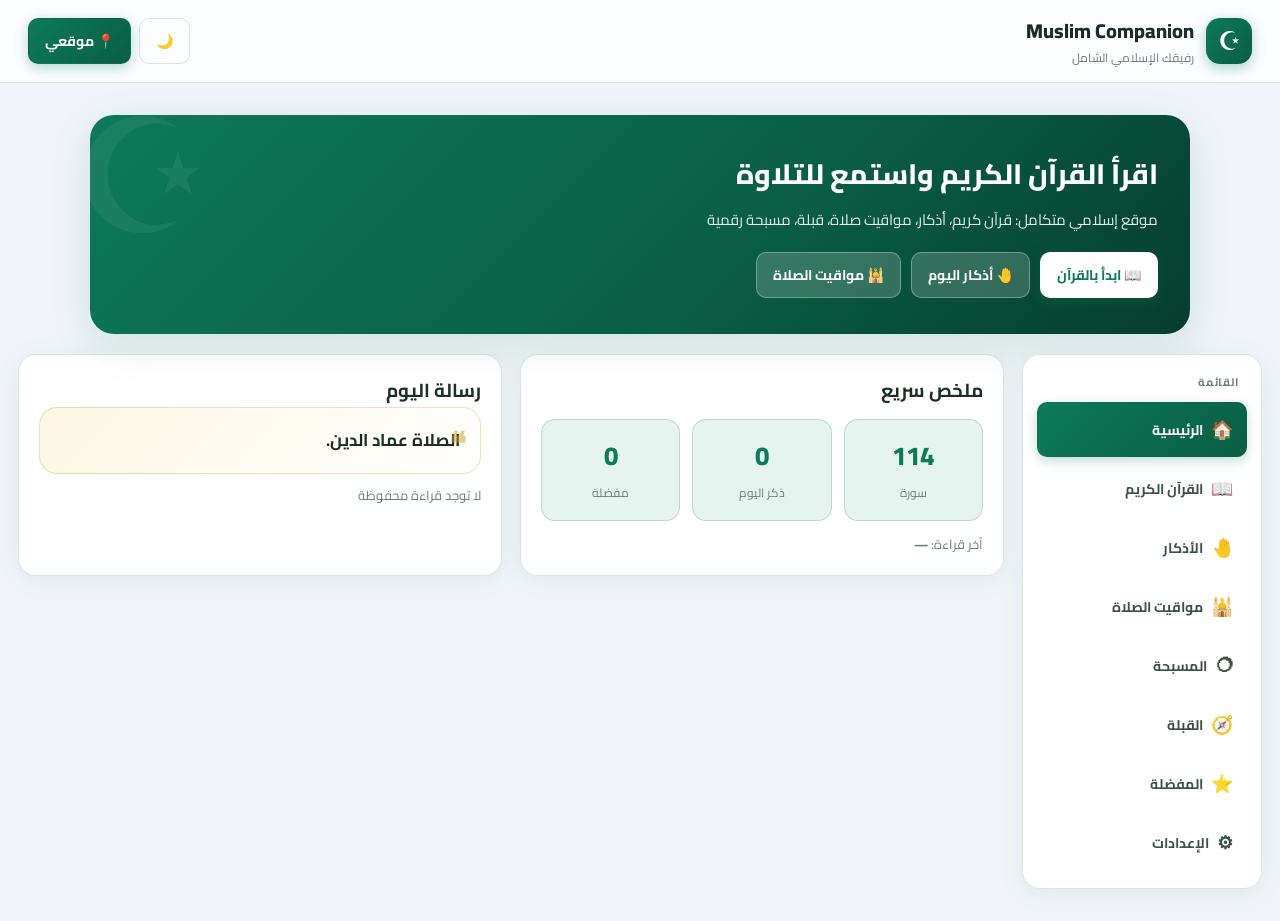
==== index.html @ c7d8d82f "Deploy Muslim Companion web app" ====
<!DOCTYPE html>
<html lang="ar" dir="rtl">
<head>
  <meta charset="UTF-8" />
  <meta name="viewport" content="width=device-width, initial-scale=1.0" />
  <title>Muslim Companion | رفيق المسلم</title>
  <link rel="preconnect" href="https://fonts.googleapis.com">
  <link rel="preconnect" href="https://fonts.gstatic.com" crossorigin>
  <link href="https://fonts.googleapis.com/css2?family=Cairo:wght@400;600;700;800&display=swap" rel="stylesheet">
  <link rel="stylesheet" href="styles.css" />
</head>
<body>
  <header class="topbar glass">
    <div class="brand">
      <span class="logo">&#9770;</span>
      <div>
        <h1>Muslim Companion</h1>
        <p>رفيقك الإسلامي الشامل</p>
      </div>
    </div>
    <div class="topbar-actions">
      <button id="themeToggle" class="btn ghost">&#127769;</button>
      <button id="locateBtn" class="btn primary">&#128205; موقعي</button>
    </div>
  </header>

  <section class="hero">
    <div class="hero-content">
      <h2>اقرأ القرآن الكريم واستمع للتلاوة</h2>
      <p>موقع إسلامي متكامل: قرآن كريم، أذكار، مواقيت صلاة، قبلة، مسبحة رقمية</p>
      <div class="hero-actions">
        <button class="btn primary nav-jump" data-jump="quran">&#128214; ابدأ بالقرآن</button>
        <button class="btn nav-jump" data-jump="adhkar">&#129306; أذكار اليوم</button>
        <button class="btn nav-jump" data-jump="prayers">&#128332; مواقيت الصلاة</button>
      </div>
    </div>
  </section>

  <main class="layout">
    <aside class="sidebar glass">
      <div class="sidebar-title">القائمة</div>
      <button class="nav-btn active" data-tab="dashboard"><span class="nav-icon">&#127968;</span> الرئيسية</button>
      <button class="nav-btn" data-tab="quran"><span class="nav-icon">&#128214;</span> القرآن الكريم</button>
      <button class="nav-btn" data-tab="adhkar"><span class="nav-icon">&#129306;</span> الأذكار</button>
      <button class="nav-btn" data-tab="prayers"><span class="nav-icon">&#128332;</span> مواقيت الصلاة</button>
      <button class="nav-btn" data-tab="tasbeeh"><span class="nav-icon">&#128319;</span> المسبحة</button>
      <button class="nav-btn" data-tab="qibla"><span class="nav-icon">&#129517;</span> القبلة</button>
      <button class="nav-btn" data-tab="favorites"><span class="nav-icon">&#11088;</span> المفضلة</button>
      <button class="nav-btn" data-tab="settings"><span class="nav-icon">&#9881;</span> الإعدادات</button>
    </aside>

    <section class="content">

      <section id="dashboard" class="tab active">
        <div class="grid two">
          <article class="card">
            <h3>ملخص سريع</h3>
            <div class="stats">
              <div class="stat-box"><span id="statSurahs">114</span><small>سورة</small></div>
              <div class="stat-box"><span id="statAdhkar">0</span><small>ذكر اليوم</small></div>
              <div class="stat-box"><span id="statFav">0</span><small>مفضلة</small></div>
            </div>
            <p class="muted" style="margin-top:12px">آخر قراءة: <strong id="lastRead">—</strong></p>
          </article>
          <article class="card">
            <h3>رسالة اليوم</h3>
            <div class="daily-msg"><span id="dailyMessage"></span></div>
            <p class="muted" style="margin-top:10px" id="lastReadText">لا توجد قراءة محفوظة</p>
          </article>
        </div>
      </section>

      <section id="quran" class="tab">
        <div class="card">
          <div class="row between" style="margin-bottom:14px">
            <h2>القرآن الكريم</h2>
            <div class="row">
              <input id="surahSearch" type="text" placeholder="ابحث عن سورة..." />
            </div>
          </div>
          <div id="surahList" class="surah-grid"></div>
          <div id="quranLoading" class="muted"></div>
        </div>
      </section>

      <section id="adhkar" class="tab">
        <div class="card">
          <div class="row between" style="margin-bottom:14px">
            <h2>الأذكار</h2>
            <select id="adhkarCategory"></select>
          </div>
          <div id="adhkarList" class="list"></div>
          <div id="adhkarLoading" class="muted"></div>
        </div>
      </section>

      <section id="prayers" class="tab">
        <div class="card">
          <div class="row between" style="margin-bottom:14px">
            <h2>مواقيت الصلاة</h2>
            <div class="row">
              <input id="cityInput" type="text" placeholder="المدينة (مثال: Amman)" />
              <input id="countryInput" type="text" placeholder="الدولة (مثال: Jordan)" />
              <button id="loadPrayerByCity" class="btn primary">تحميل</button>
            </div>
          </div>
          <p id="prayerDate" class="muted"></p>
          <div id="prayerList" class="list" style="margin-top:14px"></div>
          <div id="prayerLoading" class="muted"></div>
        </div>
      </section>

      <section id="tasbeeh" class="tab">
        <div class="card center">
          <h2>المسبحة الرقمية</h2>
          <select id="tasbeehType" style="margin-bottom:16px">
            <option>سبحان الله</option>
            <option>الحمد لله</option>
            <option>الله أكبر</option>
            <option>لا إله إلا الله</option>
          </select>
          <div id="tasbeehCount" class="count">0</div>
          <div class="row center">
            <button id="tasbeehTap" class="btn primary pulse" style="font-size:18px;padding:14px 32px">تسبيح</button>
            <button id="tasbeehReset" class="btn">إعادة</button>
          </div>
        </div>
      </section>

      <section id="qibla" class="tab">
        <div class="card center">
          <h2>اتجاه القبلة</h2>
          <p class="muted">زاوية القبلة التقريبية من موقعك</p>
          <div class="compass-wrap">
            <span class="compass">&#129517;</span>
            <div id="qiblaDirection" class="qibla-text">اضغط موقعي لتحديد الاتجاه</div>
          </div>
        </div>
      </section>

      <section id="favorites" class="tab">
        <div class="card">
          <h2>المفضلة</h2>
          <div id="favoritesList"></div>
        </div>
      </section>

      <section id="settings" class="tab">
        <div class="card">
          <h2>الإعدادات</h2>
          <label class="switch-row">
            <span>الوضع الليلي</span>
            <input id="darkSwitch" type="checkbox" />
          </label>
          <label class="switch-row">
            <span>حجم خط القرآن</span>
            <input id="fontSize2" type="range" min="18" max="42" value="28" />
          </label>
        </div>
      </section>

    </section>
  </main>

  <script src="app.js"></script>
</body>
</html>
---- styles.css ----
/* ===== CSS Variables ===== */
:root {
  --bg: #f0f4f8;
  --bg2: #e8f0eb;
  --card: #ffffff;
  --card2: #f7fbf8;
  --text: #1a2e24;
  --text2: #3d5247;
  --muted: #6b7f74;
  --primary: #0d7a58;
  --primary-dark: #095e43;
  --primary-light: #e6f4ef;
  --gold: #c9a227;
  --gold-light: #fdf6e3;
  --border: #d8e8df;
  --shadow: 0 4px 24px rgba(13,122,88,.08);
  --shadow-lg: 0 12px 40px rgba(13,122,88,.14);
  --radius: 18px;
  --radius-sm: 10px;
  --transition: .22s cubic-bezier(.4,0,.2,1);
}

body.dark {
  --bg: #0b1410;
  --bg2: #0f1c16;
  --card: #141f19;
  --card2: #1a2820;
  --text: #e8f5ee;
  --text2: #a8c4b4;
  --muted: #7a9e8c;
  --primary: #1aad7a;
  --primary-dark: #0d8a60;
  --primary-light: #0d2a1e;
  --gold: #e0b840;
  --gold-light: #1e1a0a;
  --border: #243328;
  --shadow: 0 4px 24px rgba(0,0,0,.3);
  --shadow-lg: 0 12px 40px rgba(0,0,0,.4);
}

/* ===== Reset ===== */
*, *::before, *::after { box-sizing: border-box; margin: 0; padding: 0; }
html { scroll-behavior: smooth; }
body {
  font-family: "Cairo", sans-serif;
  background: var(--bg);
  color: var(--text);
  line-height: 1.7;
  min-height: 100vh;
  transition: background var(--transition), color var(--transition);
}

/* ===== Scrollbar ===== */
::-webkit-scrollbar { width: 6px; height: 6px; }
::-webkit-scrollbar-track { background: var(--bg2); }
::-webkit-scrollbar-thumb { background: var(--primary); border-radius: 99px; }

/* ===== Glass ===== */
.glass {
  backdrop-filter: blur(14px) saturate(1.4);
  background: color-mix(in srgb, var(--card) 82%, transparent);
  border-bottom: 1px solid var(--border);
}

/* ===== Topbar ===== */
.topbar {
  display: flex;
  justify-content: space-between;
  align-items: center;
  gap: 12px;
  padding: 14px 28px;
  position: sticky;
  top: 0;
  z-index: 100;
}
.brand { display: flex; align-items: center; gap: 12px; }
.logo {
  font-size: 26px;
  width: 46px; height: 46px;
  border-radius: 14px;
  display: grid; place-items: center;
  background: linear-gradient(135deg, var(--primary), var(--primary-dark));
  color: #fff;
  box-shadow: 0 4px 14px rgba(13,122,88,.35);
  flex-shrink: 0;
}
.brand h1 { font-size: 20px; font-weight: 800; color: var(--text); }
.brand p { font-size: 12px; color: var(--muted); }
.topbar-actions { display: flex; gap: 8px; flex-wrap: wrap; align-items: center; }

/* ===== Buttons ===== */
.btn {
  border: 1.5px solid var(--border);
  background: var(--card);
  color: var(--text);
  border-radius: var(--radius-sm);
  padding: 9px 16px;
  font-family: inherit;
  font-weight: 700;
  font-size: 14px;
  cursor: pointer;
  transition: all var(--transition);
  display: inline-flex;
  align-items: center;
  gap: 6px;
  text-decoration: none;
  white-space: nowrap;
}
.btn:hover { transform: translateY(-1px); box-shadow: var(--shadow); }
.btn.primary {
  background: linear-gradient(135deg, var(--primary), var(--primary-dark));
  border-color: transparent;
  color: #fff;
  box-shadow: 0 4px 14px rgba(13,122,88,.3);
}
.btn.primary:hover { box-shadow: 0 6px 20px rgba(13,122,88,.4); }
.btn.ghost { background: transparent; border-color: var(--border); }
.btn.gold {
  background: linear-gradient(135deg, var(--gold), #a07c10);
  border-color: transparent;
  color: #fff;
}
.btn.icon-btn {
  width: 40px; height: 40px;
  padding: 0;
  border-radius: 50%;
  justify-content: center;
  font-size: 18px;
}

/* ===== Hero ===== */
.hero {
  padding: 32px 28px 20px;
}
.hero-content {
  max-width: 1100px;
  margin: 0 auto;
  background: linear-gradient(135deg, var(--primary) 0%, var(--primary-dark) 60%, #063d2c 100%);
  color: #fff;
  border-radius: 24px;
  padding: 36px 32px;
  box-shadow: var(--shadow-lg);
  position: relative;
  overflow: hidden;
}
.hero-content::before {
  content: "☪";
  position: absolute;
  left: -20px; top: -20px;
  font-size: 160px;
  opacity: .06;
  line-height: 1;
}
.hero-content h2 { font-size: 28px; font-weight: 800; margin-bottom: 8px; }
.hero-content p { opacity: .9; margin-bottom: 20px; font-size: 15px; }
.hero-actions { display: flex; gap: 10px; flex-wrap: wrap; }
.hero-actions .btn { background: rgba(255,255,255,.18); border-color: rgba(255,255,255,.3); color: #fff; }
.hero-actions .btn:hover { background: rgba(255,255,255,.28); }
.hero-actions .btn.primary { background: #fff; color: var(--primary); border-color: transparent; }

/* ===== Layout ===== */
.layout {
  max-width: 1320px;
  margin: 0 auto;
  padding: 0 18px 32px;
  display: grid;
  grid-template-columns: 240px 1fr;
  gap: 18px;
}

/* ===== Sidebar ===== */
.sidebar {
  border: 1.5px solid var(--border);
  border-radius: var(--radius);
  padding: 14px;
  height: fit-content;
  position: sticky;
  top: 88px;
  background: var(--card);
  box-shadow: var(--shadow);
}
.sidebar-title {
  font-size: 11px;
  font-weight: 700;
  color: var(--muted);
  text-transform: uppercase;
  letter-spacing: .08em;
  padding: 4px 8px 10px;
}
.nav-btn {
  width: 100%;
  border: none;
  background: transparent;
  color: var(--text2);
  border-radius: var(--radius-sm);
  padding: 11px 14px;
  font-family: inherit;
  font-weight: 700;
  font-size: 14px;
  cursor: pointer;
  margin-bottom: 4px;
  transition: all var(--transition);
  text-align: right;
  display: flex;
  align-items: center;
  gap: 8px;
}
.nav-btn .nav-icon { font-size: 18px; }
.nav-btn:hover { background: var(--primary-light); color: var(--primary); }
.nav-btn.active {
  background: linear-gradient(135deg, var(--primary), var(--primary-dark));
  color: #fff;
  box-shadow: 0 4px 12px rgba(13,122,88,.25);
}

/* ===== Content ===== */
.content { display: grid; gap: 18px; }
.tab { display: none; }
.tab.active { display: block; animation: fadeUp .28s ease; }
@keyframes fadeUp {
  from { opacity: 0; transform: translateY(8px); }
  to { opacity: 1; transform: translateY(0); }
}

/* ===== Cards ===== */
.card {
  border: 1.5px solid var(--border);
  border-radius: var(--radius);
  padding: 20px;
  background: var(--card);
  box-shadow: var(--shadow);
  transition: box-shadow var(--transition);
}
.card:hover { box-shadow: var(--shadow-lg); }
.card h2, .card h3 { margin-top: 0; color: var(--text); }
.grid.two { display: grid; grid-template-columns: 1fr 1fr; gap: 18px; }

/* ===== Stats ===== */
.stats { display: grid; grid-template-columns: repeat(3, 1fr); gap: 12px; margin-top: 12px; }
.stat-box {
  background: var(--primary-light);
  border: 1.5px solid color-mix(in srgb, var(--primary) 20%, transparent);
  border-radius: 14px;
  padding: 14px;
  text-align: center;
  transition: transform var(--transition);
}
.stat-box:hover { transform: translateY(-2px); }
.stat-box span { display: block; font-size: 26px; font-weight: 800; color: var(--primary); }
.stat-box small { color: var(--muted); font-size: 12px; }

/* ===== Daily Message ===== */
.daily-msg {
  background: linear-gradient(135deg, var(--gold-light), var(--card));
  border: 1.5px solid color-mix(in srgb, var(--gold) 30%, transparent);
  border-radius: var(--radius);
  padding: 18px 20px;
  font-size: 17px;
  font-weight: 700;
  color: var(--text);
  position: relative;
}
.daily-msg::before { content: "❝"; font-size: 32px; color: var(--gold); opacity: .5; position: absolute; top: 8px; right: 14px; }

/* ===== Row helpers ===== */
.row { display: flex; align-items: center; gap: 10px; flex-wrap: wrap; }
.between { justify-content: space-between; }
.center { text-align: center; justify-content: center; }

/* ===== Inputs ===== */
input, select {
  border: 1.5px solid var(--border);
  background: var(--card2);
  color: var(--text);
  border-radius: var(--radius-sm);
  padding: 10px 14px;
  font-family: inherit;
  font-size: 14px;
  transition: border-color var(--transition);
  outline: none;
}
input:focus, select:focus { border-color: var(--primary); }
input[type="text"] { min-width: 180px; }

/* ===== List / Items ===== */
.list { display: grid; gap: 10px; margin-top: 12px; }
.item {
  border: 1.5px solid var(--border);
  border-radius: 14px;
  padding: 12px 16px;
  background: var(--card2);
  display: flex;
  align-items: flex-start;
  justify-content: space-between;
  gap: 12px;
  transition: all var(--transition);
}
.item:hover { border-color: var(--primary); transform: translateX(-2px); }
.item .meta { font-size: 12px; color: var(--muted); }

/* ===== Quran Surah List ===== */
.surah-grid { display: grid; grid-template-columns: repeat(auto-fill, minmax(200px, 1fr)); gap: 10px; margin-top: 12px; }
.surah-card {
  border: 1.5px solid var(--border);
  border-radius: 14px;
  padding: 14px;
  background: var(--card2);
  display: flex;
  align-items: center;
  justify-content: space-between;
  gap: 8px;
  transition: all var(--transition);
  cursor: pointer;
}
.surah-card:hover { border-color: var(--primary); background: var(--primary-light); transform: translateY(-2px); box-shadow: var(--shadow); }
.surah-num {
  width: 34px; height: 34px;
  border-radius: 50%;
  background: linear-gradient(135deg, var(--primary), var(--primary-dark));
  color: #fff;
  display: grid;
  place-items: center;
  font-size: 12px;
  font-weight: 800;
  flex-shrink: 0;
}
.surah-name { font-weight: 700; font-size: 15px; }
.surah-open { font-size: 12px; color: var(--primary); font-weight: 700; }

/* ===== Ayah List ===== */
.ayah-list { display: grid; gap: 10px; margin-top: 12px; max-height: 480px; overflow: auto; padding-left: 4px; }
.ayah {
  border: 1.5px solid var(--border);
  border-radius: 14px;
  padding: 14px 16px;
  background: var(--card);
  transition: all var(--transition);
}
.ayah:hover { border-color: var(--primary); }
.ayah .ar { font-size: 28px; line-height: 2.1; }
.ayah .num { font-size: 12px; color: var(--muted); margin-top: 4px; }
.active-ayah {
  border-color: var(--primary) !important;
  background: var(--primary-light) !important;
  box-shadow: 0 0 0 3px color-mix(in srgb, var(--primary) 18%, transparent);
}

/* ===== Tasbeeh ===== */
.count { font-size: 72px; font-weight: 800; color: var(--primary); margin: 20px 0; line-height: 1; }
.pulse { animation: pulse 1.4s infinite; }
@keyframes pulse {
  0%, 100% { transform: scale(1); }
  50% { transform: scale(1.05); }
}

/* ===== Qibla ===== */
.compass-wrap { padding: 24px 0; }
.compass { font-size: 80px; display: block; animation: spin-slow 8s linear infinite; }
@keyframes spin-slow { from { transform: rotate(0deg); } to { transform: rotate(360deg); } }
.qibla-text { font-weight: 800; color: var(--primary); font-size: 18px; margin-top: 8px; }

/* ===== Settings ===== */
.switch-row {
  display: flex;
  justify-content: space-between;
  align-items: center;
  border-bottom: 1.5px dashed var(--border);
  padding: 16px 0;
}

/* ===== Muted ===== */
.muted { margin-top: 8px; color: var(--muted); font-size: 13px; }

/* ===== Audio Player Custom ===== */
.audio-wrap {
  margin-top: 14px;
  background: var(--card2);
  border: 1.5px solid var(--border);
  border-radius: 14px;
  padding: 14px 16px;
  display: flex;
  align-items: center;
  gap: 12px;
}
.audio-play-btn {
  width: 48px; height: 48px;
  border-radius: 50%;
  background: linear-gradient(135deg, var(--primary), var(--primary-dark));
  color: #fff;
  border: none;
  font-size: 20px;
  cursor: pointer;
  display: grid;
  place-items: center;
  flex-shrink: 0;
  box-shadow: 0 4px 14px rgba(13,122,88,.35);
  transition: all var(--transition);
}
.audio-play-btn:hover { transform: scale(1.08); box-shadow: 0 6px 20px rgba(13,122,88,.45); }
.audio-progress-wrap { flex: 1; display: flex; flex-direction: column; gap: 4px; }
.audio-progress {
  width: 100%;
  height: 6px;
  -webkit-appearance: none;
  appearance: none;
  background: var(--border);
  border-radius: 99px;
  outline: none;
  cursor: pointer;
}
.audio-progress::-webkit-slider-thumb {
  -webkit-appearance: none;
  width: 14px; height: 14px;
  border-radius: 50%;
  background: var(--primary);
  cursor: pointer;
  box-shadow: 0 2px 6px rgba(13,122,88,.4);
}
.audio-time { font-size: 12px; color: var(--muted); display: flex; justify-content: space-between; }
.audio-label { font-size: 13px; font-weight: 700; color: var(--text2); }
audio { display: none; }

/* ===== Reader Page (surah.html) ===== */
.reader-page {
  max-width: 900px;
  margin: 0 auto;
  padding: 24px 18px 40px;
  display: grid;
  gap: 20px;
}

/* Live Ayah Box */
.live-ayah-box {
  background: linear-gradient(135deg, var(--primary) 0%, var(--primary-dark) 100%);
  border-radius: 22px;
  padding: 28px 28px 22px;
  color: #fff;
  box-shadow: var(--shadow-lg);
  position: relative;
  overflow: hidden;
  min-height: 140px;
  display: flex;
  flex-direction: column;
  justify-content: space-between;
}
.live-ayah-box::before {
  content: "﷽";
  position: absolute;
  left: -10px; bottom: -20px;
  font-size: 120px;
  opacity: .06;
  line-height: 1;
}
.live-ayah-text {
  font-size: 34px;
  line-height: 2;
  font-weight: 700;
  text-align: center;
  animation: ayahFade .4s ease;
}
@keyframes ayahFade {
  from { opacity: 0; transform: translateY(6px); }
  to { opacity: 1; transform: translateY(0); }
}
.live-ayah-meta {
  display: flex;
  justify-content: space-between;
  align-items: center;
  margin-top: 12px;
  opacity: .85;
  font-size: 13px;
}
.live-ayah-num {
  background: rgba(255,255,255,.2);
  border-radius: 99px;
  padding: 3px 12px;
  font-weight: 700;
}

/* Reader Controls */
.reader-controls-card {
  background: var(--card);
  border: 1.5px solid var(--border);
  border-radius: var(--radius);
  padding: 18px 20px;
  box-shadow: var(--shadow);
}
.reader-controls-top {
  display: flex;
  align-items: center;
  justify-content: space-between;
  flex-wrap: wrap;
  gap: 10px;
  margin-bottom: 14px;
}
.reader-title { font-size: 20px; font-weight: 800; color: var(--text); }
.reader-reciter-row {
  display: flex;
  align-items: center;
  gap: 10px;
  flex-wrap: wrap;
}
.reciter-label { font-size: 13px; color: var(--muted); font-weight: 700; }
.reciter-select {
  border: 1.5px solid var(--border);
  background: var(--card2);
  color: var(--text);
  border-radius: var(--radius-sm);
  padding: 8px 12px;
  font-family: inherit;
  font-size: 14px;
  font-weight: 700;
  cursor: pointer;
}
.reader-btns { display: flex; gap: 8px; flex-wrap: wrap; }
.sync-calib-wrap{
  display:flex;
  align-items:center;
  gap:8px;
  border:1px dashed var(--border);
  border-radius:10px;
  padding:6px 8px;
}
.sync-calib-wrap input{
  width:100px;
}

/* Single Ayah Card */
.single-ayah-card {
  background: var(--card);
  border: 1.5px solid var(--border);
  border-radius: var(--radius);
  padding: 20px 24px;
  box-shadow: var(--shadow);
}
.single-ayah-header {
  display: flex;
  align-items: center;
  justify-content: space-between;
  margin-bottom: 14px;
}
.single-ayah-num {
  font-size: 13px;
  font-weight: 700;
  color: var(--muted);
  background: var(--primary-light);
  border-radius: 99px;
  padding: 4px 14px;
}
.single-ayah-text {
  font-size: 32px;
  line-height: 2.2;
  font-weight: 600;
  color: var(--text);
  text-align: center;
  padding: 10px 0;
  animation: ayahFade .35s ease;
}
.toggle-full-btn {
  font-size: 13px;
  padding: 7px 14px;
  background: var(--primary-light);
  border-color: color-mix(in srgb, var(--primary) 25%, transparent);
  color: var(--primary);
}
.toggle-full-btn:hover {
  background: var(--primary);
  color: #fff;
  border-color: transparent;
}

/* Full Surah Text */
.full-text-card {
  background: var(--card);
  border: 1.5px solid var(--border);
  border-radius: var(--radius);
  padding: 24px;
  box-shadow: var(--shadow);
}
.full-text-card h3 { margin-bottom: 16px; color: var(--text); font-size: 16px; }
.tafsir-actions{
  display:flex;
  justify-content:space-between;
  align-items:center;
  gap:10px;
  flex-wrap:wrap;
}
.ayah-action-wrap{
  margin:12px 0 0;
  display:none;
  justify-content:flex-start;
}
.inline-ayah-tafsir-holder{
  display:block;
  margin:8px 0 14px;
}
.tafsir-modal{
  position:fixed;
  inset:0;
  background:rgba(0,0,0,.45);
  z-index:1200;
  display:none;
  align-items:center;
  justify-content:center;
  padding:16px;
}
.tafsir-modal-card{
  width:min(900px, 96vw);
  max-height:85vh;
  overflow:auto;
  background:var(--card);
  border:1px solid var(--border);
  border-radius:16px;
  box-shadow:var(--shadow);
  padding:14px;
}
.tafsir-modal-head{
  display:flex;
  align-items:center;
  justify-content:space-between;
  gap:10px;
  margin-bottom:10px;
}
.tafsir-body{
  margin-top:10px;
  display:grid;
  gap:10px;
}
.tafsir-item{
  border:1px solid var(--border);
  border-radius:12px;
  padding:12px;
  background:color-mix(in srgb,var(--card) 94%, var(--primary) 6%);
}
.tafsir-ayah{
  font-weight:800;
  margin-bottom:8px;
  line-height:1.9;
}
.tafsir-text{
  color:var(--text);
  line-height:1.9;
}
.full-surah-text {
  font-size: 30px;
  line-height: 2.4;
  color: var(--text);
  text-align: justify;
}
.ayah-span {
  display: inline;
  transition: background var(--transition), color var(--transition);
  border-radius: 6px;
  padding: 0 2px;
}
.ayah-span.active-span {
  background: var(--primary);
  color: #fff;
  border-radius: 8px;
  padding: 2px 6px;
}
.ayah-num-badge {
  display: inline-block;
  font-size: 13px;
  color: var(--primary);
  font-weight: 800;
  margin: 0 4px;
  vertical-align: middle;
}

/* ===== Adhkar ===== */
.dhikr-card {
  border: 1.5px solid var(--border);
  border-radius: 14px;
  padding: 16px;
  background: var(--card2);
  transition: all var(--transition);
}
.dhikr-card:hover { border-color: var(--primary); }
.dhikr-text { font-size: 20px; line-height: 1.9; font-weight: 600; }
.dhikr-meta { font-size: 12px; color: var(--muted); margin-top: 6px; }

/* ===== Prayer Times ===== */
.prayer-item {
  display: flex;
  align-items: center;
  justify-content: space-between;
  padding: 14px 16px;
  border: 1.5px solid var(--border);
  border-radius: 14px;
  background: var(--card2);
  transition: all var(--transition);
}
.prayer-item:hover { border-color: var(--primary); background: var(--primary-light); }
.prayer-name { font-weight: 800; font-size: 16px; }
.prayer-time { font-size: 18px; font-weight: 800; color: var(--primary); }

/* ===== Favorites ===== */
.fav-empty { text-align: center; padding: 32px; color: var(--muted); font-size: 15px; }

/* ===== Responsive ===== */
@media (max-width: 1000px) {
  .layout { grid-template-columns: 1fr; }
  .sidebar {
    position: static;
    display: grid;
    grid-template-columns: repeat(4, 1fr);
    gap: 6px;
  }
  .sidebar-title { display: none; }
  .nav-btn { margin-bottom: 0; font-size: 12px; padding: 9px 8px; }
  .nav-btn .nav-icon { display: none; }
  .grid.two { grid-template-columns: 1fr; }
  .surah-grid { grid-template-columns: repeat(auto-fill, minmax(160px, 1fr)); }
}
@media (max-width: 600px) {
  .topbar { padding: 12px 14px; }
  .hero { padding: 16px 14px; }
  .hero-content { padding: 22px 18px; }
  .hero-content h2 { font-size: 20px; }
  .layout { padding: 0 10px 24px; }
  .sidebar { grid-template-columns: repeat(4, 1fr); }
  .live-ayah-text { font-size: 24px; }
  .full-surah-text { font-size: 22px; }
  .reader-page { padding: 14px 10px 30px; }
}
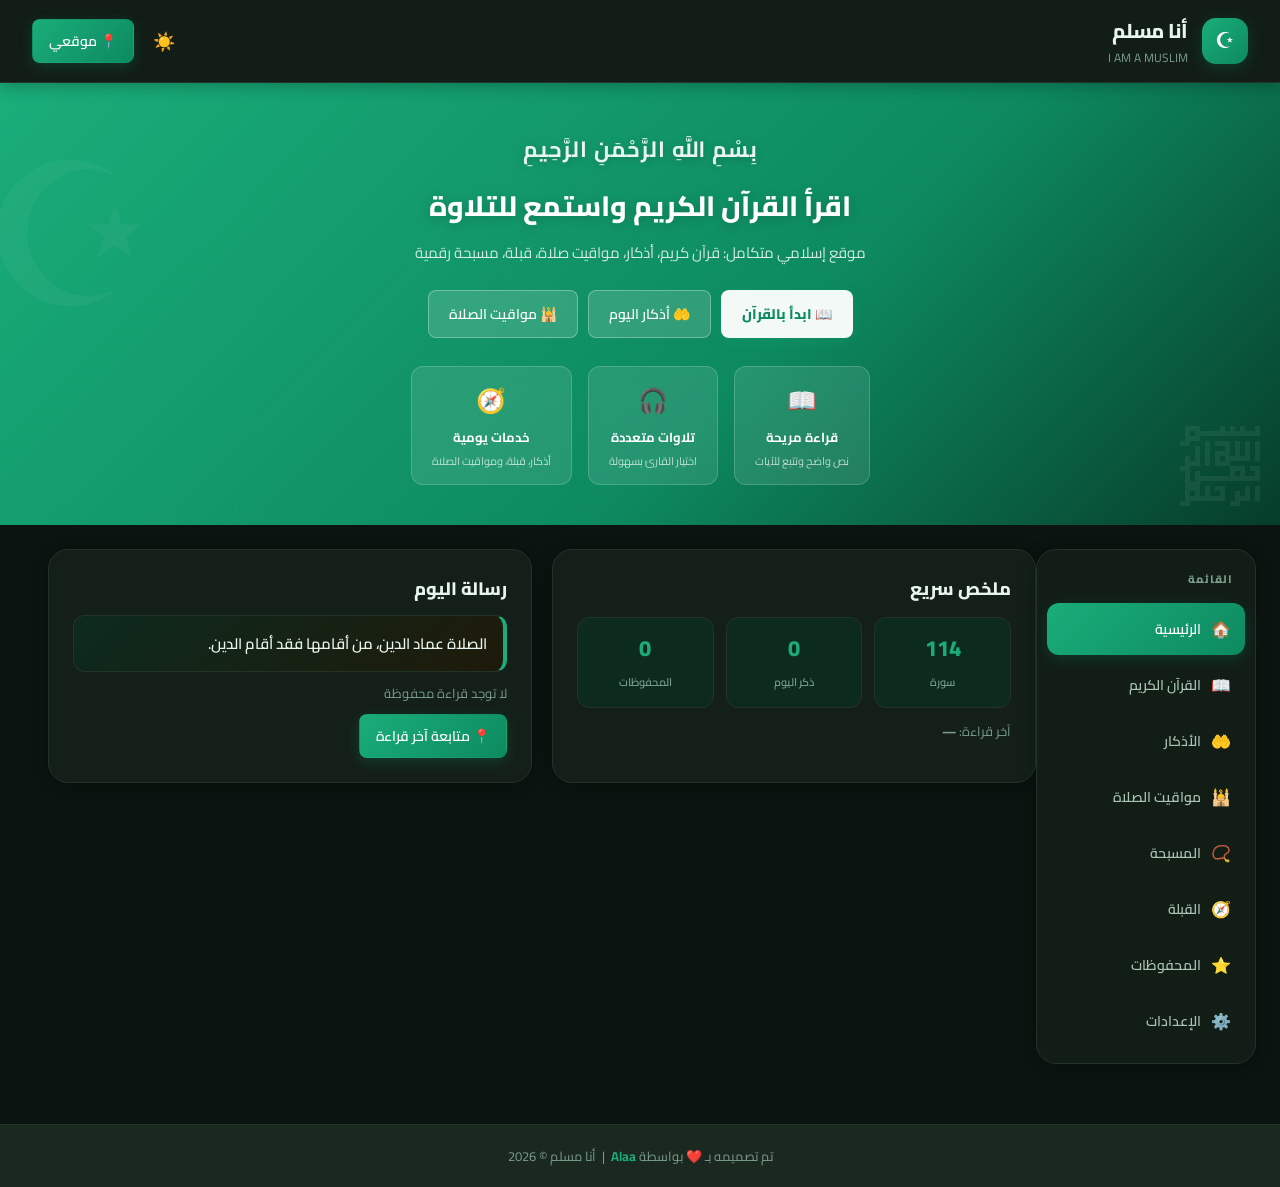
==== commit 94d1eece: "fix: quran text color scoped, 12h prayer times, free text prayer inputs, auto-locate city name, dark" ====
--- a/index.html
+++ b/index.html
@@ -3,7 +3,8 @@
 <head>
   <meta charset="UTF-8" />
   <meta name="viewport" content="width=device-width, initial-scale=1.0" />
-  <title>Muslim Companion | رفيق المسلم</title>
+  <title>أنا مسلم | I AM A MUSLIM</title>
+  <link rel="icon" type="image/svg+xml" href="favicon.svg" />
   <link rel="preconnect" href="https://fonts.googleapis.com">
   <link rel="preconnect" href="https://fonts.gstatic.com" crossorigin>
   <link href="https://fonts.googleapis.com/css2?family=Cairo:wght@400;600;700;800&display=swap" rel="stylesheet">
@@ -12,26 +13,32 @@
 <body>
   <header class="topbar glass">
     <div class="brand">
-      <span class="logo">&#9770;</span>
+      <span class="logo">☪</span>
       <div>
-        <h1>Muslim Companion</h1>
-        <p>رفيقك الإسلامي الشامل</p>
+        <h1>أنا مسلم</h1>
+        <p>I AM A MUSLIM</p>
       </div>
     </div>
     <div class="topbar-actions">
-      <button id="themeToggle" class="btn ghost">&#127769;</button>
-      <button id="locateBtn" class="btn primary">&#128205; موقعي</button>
+      <button id="themeToggle" class="btn ghost">🌙</button>
+      <button id="locateBtn" class="btn primary">📍 موقعي</button>
     </div>
   </header>
 
   <section class="hero">
     <div class="hero-content">
+      <div class="hero-bismillah">بِسْمِ اللَّهِ الرَّحْمَنِ الرَّحِيمِ</div>
       <h2>اقرأ القرآن الكريم واستمع للتلاوة</h2>
       <p>موقع إسلامي متكامل: قرآن كريم، أذكار، مواقيت صلاة، قبلة، مسبحة رقمية</p>
       <div class="hero-actions">
-        <button class="btn primary nav-jump" data-jump="quran">&#128214; ابدأ بالقرآن</button>
-        <button class="btn nav-jump" data-jump="adhkar">&#129306; أذكار اليوم</button>
-        <button class="btn nav-jump" data-jump="prayers">&#128332; مواقيت الصلاة</button>
+        <button class="btn primary nav-jump" data-jump="quran">📖 ابدأ بالقرآن</button>
+        <button class="btn nav-jump" data-jump="adhkar">🤲 أذكار اليوم</button>
+        <button class="btn nav-jump" data-jump="prayers">🕌 مواقيت الصلاة</button>
+      </div>
+      <div class="hero-features">
+        <div class="hero-feature"><span>📖</span><b>قراءة مريحة</b><small>نص واضح وتتبع للآيات</small></div>
+        <div class="hero-feature"><span>🎧</span><b>تلاوات متعددة</b><small>اختيار القارئ بسهولة</small></div>
+        <div class="hero-feature"><span>🧭</span><b>خدمات يومية</b><small>أذكار، قبلة، ومواقيت الصلاة</small></div>
       </div>
     </div>
   </section>
@@ -39,18 +46,17 @@
   <main class="layout">
     <aside class="sidebar glass">
       <div class="sidebar-title">القائمة</div>
-      <button class="nav-btn active" data-tab="dashboard"><span class="nav-icon">&#127968;</span> الرئيسية</button>
-      <button class="nav-btn" data-tab="quran"><span class="nav-icon">&#128214;</span> القرآن الكريم</button>
-      <button class="nav-btn" data-tab="adhkar"><span class="nav-icon">&#129306;</span> الأذكار</button>
-      <button class="nav-btn" data-tab="prayers"><span class="nav-icon">&#128332;</span> مواقيت الصلاة</button>
-      <button class="nav-btn" data-tab="tasbeeh"><span class="nav-icon">&#128319;</span> المسبحة</button>
-      <button class="nav-btn" data-tab="qibla"><span class="nav-icon">&#129517;</span> القبلة</button>
-      <button class="nav-btn" data-tab="favorites"><span class="nav-icon">&#11088;</span> المفضلة</button>
-      <button class="nav-btn" data-tab="settings"><span class="nav-icon">&#9881;</span> الإعدادات</button>
+      <button class="nav-btn active" data-tab="dashboard"><span class="nav-icon">🏠</span> الرئيسية</button>
+      <button class="nav-btn" data-tab="quran"><span class="nav-icon">📖</span> القرآن الكريم</button>
+      <button class="nav-btn" data-tab="adhkar"><span class="nav-icon">🤲</span> الأذكار</button>
+      <button class="nav-btn" data-tab="prayers"><span class="nav-icon">🕌</span> مواقيت الصلاة</button>
+      <button class="nav-btn" data-tab="tasbeeh"><span class="nav-icon">📿</span> المسبحة</button>
+      <button class="nav-btn" data-tab="qibla"><span class="nav-icon">🧭</span> القبلة</button>
+      <button class="nav-btn" data-tab="favorites"><span class="nav-icon">⭐</span> المحفوظات</button>
+      <button class="nav-btn" data-tab="settings"><span class="nav-icon">⚙️</span> الإعدادات</button>
     </aside>
 
     <section class="content">
-
       <section id="dashboard" class="tab active">
         <div class="grid two">
           <article class="card">
@@ -58,14 +64,17 @@
             <div class="stats">
               <div class="stat-box"><span id="statSurahs">114</span><small>سورة</small></div>
               <div class="stat-box"><span id="statAdhkar">0</span><small>ذكر اليوم</small></div>
-              <div class="stat-box"><span id="statFav">0</span><small>مفضلة</small></div>
+              <div class="stat-box"><span id="statFav">0</span><small>المحفوظات</small></div>
             </div>
             <p class="muted" style="margin-top:12px">آخر قراءة: <strong id="lastRead">—</strong></p>
           </article>
-          <article class="card">
+          <article class="card daily-card">
             <h3>رسالة اليوم</h3>
             <div class="daily-msg"><span id="dailyMessage"></span></div>
             <p class="muted" style="margin-top:10px" id="lastReadText">لا توجد قراءة محفوظة</p>
+            <div class="row" style="margin-top:10px">
+              <button id="continueReadBtn" class="btn primary">📍 متابعة آخر قراءة</button>
+            </div>
           </article>
         </div>
       </section>
@@ -74,9 +83,7 @@
         <div class="card">
           <div class="row between" style="margin-bottom:14px">
             <h2>القرآن الكريم</h2>
-            <div class="row">
-              <input id="surahSearch" type="text" placeholder="ابحث عن سورة..." />
-            </div>
+            <input id="surahSearch" type="text" placeholder="ابحث عن سورة..." />
           </div>
           <div id="surahList" class="surah-grid"></div>
           <div id="quranLoading" class="muted"></div>
@@ -85,44 +92,64 @@
 
       <section id="adhkar" class="tab">
         <div class="card">
-          <div class="row between" style="margin-bottom:14px">
-            <h2>الأذكار</h2>
-            <select id="adhkarCategory"></select>
-          </div>
-          <div id="adhkarList" class="list"></div>
+          <div class="row between" style="margin-bottom:16px">
+            <h2>🤲 الأذكار</h2>
+            <div id="adhkarCategoryTabs" class="adhkar-cat-tabs"></div>
+          </div>
+          <div class="dhikr-card-nav">
+            <div class="dhikr-card-main">
+              <div class="dhikr-card-counter" id="dhikrCounter">1 / 1</div>
+              <div class="dhikr-card-text" id="dhikrCardText">جاري التحميل...</div>
+              <div class="dhikr-card-desc" id="dhikrCardDesc"></div>
+              <div class="dhikr-card-repeat" id="dhikrCardRepeat"></div>
+            </div>
+            <div class="dhikr-nav-btns">
+              <button class="btn" id="dhikrPrevBtn">السابق</button>
+              <button class="btn dhikr-fav-btn" id="dhikrFavBtn">🤍 مفضلة</button>
+              <button class="btn primary" id="dhikrNextBtn">التالي</button>
+            </div>
+          </div>
           <div id="adhkarLoading" class="muted"></div>
         </div>
       </section>
 
       <section id="prayers" class="tab">
         <div class="card">
-          <div class="row between" style="margin-bottom:14px">
-            <h2>مواقيت الصلاة</h2>
-            <div class="row">
-              <input id="cityInput" type="text" placeholder="المدينة (مثال: Amman)" />
-              <input id="countryInput" type="text" placeholder="الدولة (مثال: Jordan)" />
-              <button id="loadPrayerByCity" class="btn primary">تحميل</button>
-            </div>
-          </div>
-          <p id="prayerDate" class="muted"></p>
+          <div class="row between" style="margin-bottom:18px">
+            <h2>🕌 مواقيت الصلاة</h2>
+            <button id="locatePrayerBtn" class="btn primary">📍 تحديد موقعي</button>
+          </div>
+          <div id="prayerAutoMsg" class="daily-msg">⏳ جاري محاولة تحديد موقعك تلقائياً...</div>
+          <div id="prayerManualForm" style="display:none;margin-top:14px">
+            <div class="prayer-search-row">
+              <div class="prayer-field">
+                <label class="prayer-field-label">الدولة</label>
+                <input id="countryInput" type="text" class="prayer-input" placeholder="مثال: Saudi Arabia" />
+              </div>
+              <div class="prayer-field">
+                <label class="prayer-field-label">المدينة</label>
+                <input id="cityInput" type="text" class="prayer-input" placeholder="مثال: Riyadh" />
+              </div>
+              <button id="loadPrayerByCity" class="btn primary prayer-load-btn">تحميل</button>
+            </div>
+          </div>
+          <p id="prayerDate" class="muted" style="margin-top:10px"></p>
           <div id="prayerList" class="list" style="margin-top:14px"></div>
-          <div id="prayerLoading" class="muted"></div>
+          <div id="prayerLoading" class="muted" style="margin-top:8px;text-align:center"></div>
         </div>
       </section>
 
       <section id="tasbeeh" class="tab">
-        <div class="card center">
-          <h2>المسبحة الرقمية</h2>
-          <select id="tasbeehType" style="margin-bottom:16px">
-            <option>سبحان الله</option>
-            <option>الحمد لله</option>
-            <option>الله أكبر</option>
-            <option>لا إله إلا الله</option>
-          </select>
-          <div id="tasbeehCount" class="count">0</div>
-          <div class="row center">
-            <button id="tasbeehTap" class="btn primary pulse" style="font-size:18px;padding:14px 32px">تسبيح</button>
-            <button id="tasbeehReset" class="btn">إعادة</button>
+        <div class="card">
+          <div class="row between" style="margin-bottom:16px">
+            <h2>📿 المسبحة الذكية</h2>
+            <button id="addCustomTasbeehBtn" class="btn">➕ إضافة ذكر</button>
+          </div>
+          <div id="tasbeehGrid" class="tasbeeh-grid"></div>
+          <div id="addCustomForm" class="row" style="display:none;margin-top:12px">
+            <input id="customTasbeehInput" type="text" placeholder="اكتب الذكر الجديد..." />
+            <button id="saveCustomTasbeehBtn" class="btn primary">حفظ</button>
+            <button id="cancelCustomTasbeehBtn" class="btn">إلغاء</button>
           </div>
         </div>
       </section>
@@ -132,7 +159,7 @@
           <h2>اتجاه القبلة</h2>
           <p class="muted">زاوية القبلة التقريبية من موقعك</p>
           <div class="compass-wrap">
-            <span class="compass">&#129517;</span>
+            <span class="compass">🧭</span>
             <div id="qiblaDirection" class="qibla-text">اضغط موقعي لتحديد الاتجاه</div>
           </div>
         </div>
@@ -140,28 +167,85 @@
 
       <section id="favorites" class="tab">
         <div class="card">
-          <h2>المفضلة</h2>
+          <div class="row between" style="margin-bottom:16px">
+            <h2>⭐ المحفوظات</h2>
+            <div class="fav-tabs">
+              <button class="fav-tab-btn active" data-favtype="all">الكل</button>
+              <button class="fav-tab-btn" data-favtype="surah">📖 السور</button>
+              <button class="fav-tab-btn" data-favtype="dhikr">🤲 الأذكار</button>
+            </div>
+          </div>
           <div id="favoritesList"></div>
         </div>
       </section>
 
       <section id="settings" class="tab">
         <div class="card">
-          <h2>الإعدادات</h2>
-          <label class="switch-row">
-            <span>الوضع الليلي</span>
-            <input id="darkSwitch" type="checkbox" />
-          </label>
-          <label class="switch-row">
-            <span>حجم خط القرآن</span>
-            <input id="fontSize2" type="range" min="18" max="42" value="28" />
-          </label>
-        </div>
-      </section>
-
+          <h2>⚙️ الإعدادات</h2>
+          <div class="settings-section">
+            <h3>🎨 لون الواجهة</h3>
+            <div class="theme-colors" id="themeColors">
+              <button class="theme-color-btn active" data-theme="green" title="أخضر إسلامي"></button>
+              <button class="theme-color-btn" data-theme="blue" title="سماوي"></button>
+              <button class="theme-color-btn" data-theme="maroon" title="عنابي"></button>
+              <button class="theme-color-btn" data-theme="purple" title="بنفسجي"></button>
+              <button class="theme-color-btn" data-theme="teal" title="زيتي"></button>
+              <button class="theme-color-btn" data-theme="gold" title="ذهبي"></button>
+            </div>
+          </div>
+          <div class="settings-section">
+            <label class="switch-row">
+              <span>🌙 الوضع الليلي</span>
+              <input id="darkSwitch" type="checkbox" />
+            </label>
+          </div>
+          <div class="settings-section">
+            <h3>🔤 حجم الخطوط</h3>
+            <div class="switch-row">
+              <span>خط الموقع العام</span>
+              <div class="font-control">
+                <button class="font-btn" id="siteFontDec">A-</button>
+                <span id="siteFontVal">16</span>px
+                <button class="font-btn" id="siteFontInc">A+</button>
+              </div>
+            </div>
+            <div class="switch-row">
+              <span>خط القرآن الكريم</span>
+              <div class="font-control">
+                <button class="font-btn" id="quranFontDec">A-</button>
+                <span id="quranFontVal">28</span>px
+                <button class="font-btn" id="quranFontInc">A+</button>
+              </div>
+            </div>
+          </div>
+          <div class="settings-section">
+            <h3>🎙️ القارئ الافتراضي</h3>
+            <select id="reciterSelect" style="width:100%;margin-top:8px"></select>
+          </div>
+          <div class="settings-section">
+            <h3>🖊️ لون النص</h3>
+            <div class="color-preview-wrap">
+              <div class="color-preview-box" id="textColorPreview">
+                <p class="preview-arabic">بِسْمِ اللَّهِ الرَّحْمَنِ الرَّحِيمِ</p>
+                <p class="preview-sample">هذا مثال على لون النص المختار في الوضع الحالي</p>
+              </div>
+              <div class="color-picker-row">
+                <label class="color-picker-label">اختر اللون:</label>
+                <input type="color" id="textColorPicker" value="#e8f5ee" class="color-picker-input" />
+                <button class="btn primary" id="saveTextColor">💾 حفظ</button>
+                <button class="btn" id="resetTextColor">↺ إعادة الضبط</button>
+              </div>
+            </div>
+          </div>
+        </div>
+      </section>
     </section>
   </main>
 
+  <footer class="site-footer">
+    <p>تم تصميمه بـ ❤️ بواسطة <strong>Alaa</strong> &nbsp;|&nbsp; أنا مسلم &copy; 2026</p>
+  </footer>
+
   <script src="app.js"></script>
 </body>
-</html>+</html>
--- a/styles.css
+++ b/styles.css
@@ -1,23 +1,29 @@
 /* ===== CSS Variables ===== */
 :root {
-  --bg: #f0f4f8;
-  --bg2: #e8f0eb;
+  --bg: #f4f7f5;
+  --bg2: #eaf1ec;
   --card: #ffffff;
-  --card2: #f7fbf8;
+  --card2: #f8fbf9;
   --text: #1a2e24;
   --text2: #3d5247;
   --muted: #6b7f74;
   --primary: #0d7a58;
   --primary-dark: #095e43;
   --primary-light: #e6f4ef;
+  --primary-glow: rgba(13,122,88,.18);
   --gold: #c9a227;
   --gold-light: #fdf6e3;
+  --gold-dark: #a07c10;
   --border: #d8e8df;
-  --shadow: 0 4px 24px rgba(13,122,88,.08);
-  --shadow-lg: 0 12px 40px rgba(13,122,88,.14);
-  --radius: 18px;
-  --radius-sm: 10px;
-  --transition: .22s cubic-bezier(.4,0,.2,1);
+  --border2: #c4dbd0;
+  --shadow: 0 2px 16px rgba(13,122,88,.07);
+  --shadow-md: 0 6px 28px rgba(13,122,88,.11);
+  --shadow-lg: 0 14px 48px rgba(13,122,88,.16);
+  --radius: 20px;
+  --radius-sm: 12px;
+  --radius-xs: 8px;
+  --transition: .2s cubic-bezier(.4,0,.2,1);
+  --reader-font-size: 30px;
 }
 
 body.dark {
@@ -31,11 +37,15 @@
   --primary: #1aad7a;
   --primary-dark: #0d8a60;
   --primary-light: #0d2a1e;
+  --primary-glow: rgba(26,173,122,.2);
   --gold: #e0b840;
   --gold-light: #1e1a0a;
+  --gold-dark: #c9a227;
   --border: #243328;
-  --shadow: 0 4px 24px rgba(0,0,0,.3);
-  --shadow-lg: 0 12px 40px rgba(0,0,0,.4);
+  --border2: #2e4038;
+  --shadow: 0 2px 16px rgba(0,0,0,.28);
+  --shadow-md: 0 6px 28px rgba(0,0,0,.36);
+  --shadow-lg: 0 14px 48px rgba(0,0,0,.44);
 }
 
 /* ===== Reset ===== */
@@ -51,14 +61,14 @@
 }
 
 /* ===== Scrollbar ===== */
-::-webkit-scrollbar { width: 6px; height: 6px; }
-::-webkit-scrollbar-track { background: var(--bg2); }
-::-webkit-scrollbar-thumb { background: var(--primary); border-radius: 99px; }
+::-webkit-scrollbar { width: 5px; height: 5px; }
+::-webkit-scrollbar-track { background: transparent; }
+::-webkit-scrollbar-thumb { background: var(--primary); border-radius: 99px; opacity: .6; }
 
 /* ===== Glass ===== */
 .glass {
-  backdrop-filter: blur(14px) saturate(1.4);
-  background: color-mix(in srgb, var(--card) 82%, transparent);
+  backdrop-filter: blur(18px) saturate(1.5);
+  background: color-mix(in srgb, var(--card) 88%, transparent);
   border-bottom: 1px solid var(--border);
 }
 
@@ -68,23 +78,26 @@
   justify-content: space-between;
   align-items: center;
   gap: 12px;
-  padding: 14px 28px;
+  padding: 14px 32px;
   position: sticky;
   top: 0;
   z-index: 100;
-}
-.brand { display: flex; align-items: center; gap: 12px; }
+  box-shadow: var(--shadow);
+}
+.brand { display: flex; align-items: center; gap: 14px; }
 .logo {
-  font-size: 26px;
+  font-size: 22px;
   width: 46px; height: 46px;
   border-radius: 14px;
   display: grid; place-items: center;
   background: linear-gradient(135deg, var(--primary), var(--primary-dark));
   color: #fff;
-  box-shadow: 0 4px 14px rgba(13,122,88,.35);
+  box-shadow: 0 4px 16px var(--primary-glow);
   flex-shrink: 0;
-}
-.brand h1 { font-size: 20px; font-weight: 800; color: var(--text); }
+  transition: transform var(--transition);
+}
+.logo:hover { transform: scale(1.07); }
+.brand h1 { font-size: 20px; font-weight: 800; color: var(--text); letter-spacing: -.3px; }
 .brand p { font-size: 12px; color: var(--muted); }
 .topbar-actions { display: flex; gap: 8px; flex-wrap: wrap; align-items: center; }
 
@@ -93,634 +106,1333 @@
   border: 1.5px solid var(--border);
   background: var(--card);
   color: var(--text);
-  border-radius: var(--radius-sm);
-  padding: 9px 16px;
-  font-family: inherit;
-  font-weight: 700;
+  border-radius: var(--radius-xs);
+  padding: 8px 16px;
+  font-family: "Cairo", sans-serif;
   font-size: 14px;
+  font-weight: 600;
   cursor: pointer;
   transition: all var(--transition);
   display: inline-flex;
   align-items: center;
   gap: 6px;
+  white-space: nowrap;
   text-decoration: none;
-  white-space: nowrap;
-}
-.btn:hover { transform: translateY(-1px); box-shadow: var(--shadow); }
+}
+.btn:hover {
+  border-color: var(--primary);
+  color: var(--primary);
+  background: var(--primary-light);
+  transform: translateY(-1px);
+  box-shadow: 0 4px 12px var(--primary-glow);
+}
+.btn:active { transform: translateY(0); }
 .btn.primary {
   background: linear-gradient(135deg, var(--primary), var(--primary-dark));
+  color: #fff;
   border-color: transparent;
-  color: #fff;
-  box-shadow: 0 4px 14px rgba(13,122,88,.3);
-}
-.btn.primary:hover { box-shadow: 0 6px 20px rgba(13,122,88,.4); }
-.btn.ghost { background: transparent; border-color: var(--border); }
+  box-shadow: 0 4px 14px var(--primary-glow);
+}
+.btn.primary:hover {
+  background: linear-gradient(135deg, var(--primary-dark), #074d37);
+  color: #fff;
+  box-shadow: 0 6px 20px var(--primary-glow);
+}
+.btn.ghost {
+  background: transparent;
+  border-color: transparent;
+  color: var(--muted);
+  font-size: 18px;
+  padding: 8px 10px;
+}
+.btn.ghost:hover { background: var(--primary-light); color: var(--primary); border-color: transparent; }
 .btn.gold {
-  background: linear-gradient(135deg, var(--gold), #a07c10);
+  background: linear-gradient(135deg, var(--gold), var(--gold-dark));
+  color: #fff;
   border-color: transparent;
-  color: #fff;
-}
-.btn.icon-btn {
-  width: 40px; height: 40px;
-  padding: 0;
-  border-radius: 50%;
-  justify-content: center;
-  font-size: 18px;
+  box-shadow: 0 4px 14px rgba(201,162,39,.25);
+}
+.btn.gold:hover {
+  background: linear-gradient(135deg, var(--gold-dark), #8a6a0c);
+  color: #fff;
+  box-shadow: 0 6px 20px rgba(201,162,39,.35);
 }
 
 /* ===== Hero ===== */
 .hero {
-  padding: 32px 28px 20px;
-}
-.hero-content {
-  max-width: 1100px;
-  margin: 0 auto;
-  background: linear-gradient(135deg, var(--primary) 0%, var(--primary-dark) 60%, #063d2c 100%);
-  color: #fff;
-  border-radius: 24px;
-  padding: 36px 32px;
-  box-shadow: var(--shadow-lg);
+  background: linear-gradient(135deg, var(--primary) 0%, var(--primary-dark) 60%, #063d2b 100%);
+  padding: 48px 32px 40px;
   position: relative;
   overflow: hidden;
 }
-.hero-content::before {
+.hero::before {
   content: "☪";
   position: absolute;
-  left: -20px; top: -20px;
-  font-size: 160px;
+  left: -20px;
+  top: -20px;
+  font-size: 200px;
+  opacity: .04;
+  color: #fff;
+  pointer-events: none;
+}
+.hero::after {
+  content: "﷽";
+  position: absolute;
+  right: 20px;
+  bottom: -10px;
+  font-size: 80px;
   opacity: .06;
-  line-height: 1;
-}
-.hero-content h2 { font-size: 28px; font-weight: 800; margin-bottom: 8px; }
-.hero-content p { opacity: .9; margin-bottom: 20px; font-size: 15px; }
-.hero-actions { display: flex; gap: 10px; flex-wrap: wrap; }
-.hero-actions .btn { background: rgba(255,255,255,.18); border-color: rgba(255,255,255,.3); color: #fff; }
-.hero-actions .btn:hover { background: rgba(255,255,255,.28); }
-.hero-actions .btn.primary { background: #fff; color: var(--primary); border-color: transparent; }
+  color: #fff;
+  pointer-events: none;
+}
+.hero-content {
+  max-width: 860px;
+  margin: 0 auto;
+  text-align: center;
+  position: relative;
+  z-index: 1;
+}
+.hero-content h2 {
+  font-size: 28px;
+  font-weight: 800;
+  color: #fff;
+  margin-bottom: 10px;
+  text-shadow: 0 2px 12px rgba(0,0,0,.2);
+}
+.hero-content p {
+  color: rgba(255,255,255,.82);
+  font-size: 15px;
+  margin-bottom: 24px;
+}
+.hero-actions {
+  display: flex;
+  gap: 10px;
+  justify-content: center;
+  flex-wrap: wrap;
+  margin-bottom: 28px;
+}
+.hero-actions .btn {
+  background: rgba(255,255,255,.15);
+  border-color: rgba(255,255,255,.3);
+  color: #fff;
+  backdrop-filter: blur(8px);
+  font-size: 14px;
+  padding: 10px 20px;
+}
+.hero-actions .btn:hover {
+  background: rgba(255,255,255,.28);
+  border-color: rgba(255,255,255,.5);
+  color: #fff;
+  transform: translateY(-2px);
+}
+.hero-actions .btn.primary {
+  background: rgba(255,255,255,.95);
+  color: var(--primary-dark);
+  border-color: transparent;
+  font-weight: 800;
+}
+.hero-actions .btn.primary:hover {
+  background: #fff;
+  color: var(--primary-dark);
+}
+.hero-features {
+  display: flex;
+  gap: 16px;
+  justify-content: center;
+  flex-wrap: wrap;
+}
+.hero-feature {
+  background: rgba(255,255,255,.1);
+  border: 1px solid rgba(255,255,255,.18);
+  border-radius: var(--radius-sm);
+  padding: 14px 20px;
+  display: flex;
+  flex-direction: column;
+  align-items: center;
+  gap: 4px;
+  min-width: 130px;
+  backdrop-filter: blur(8px);
+  transition: all var(--transition);
+}
+.hero-feature:hover {
+  background: rgba(255,255,255,.18);
+  transform: translateY(-3px);
+}
+.hero-feature span { font-size: 24px; }
+.hero-feature b { color: #fff; font-size: 13px; font-weight: 700; }
+.hero-feature small { color: rgba(255,255,255,.7); font-size: 11px; }
 
 /* ===== Layout ===== */
 .layout {
-  max-width: 1320px;
+  display: grid;
+  grid-template-columns: 220px 1fr;
+  gap: 0;
+  max-width: 1400px;
   margin: 0 auto;
-  padding: 0 18px 32px;
-  display: grid;
-  grid-template-columns: 240px 1fr;
-  gap: 18px;
+  padding: 24px 24px 40px;
+  align-items: start;
 }
 
 /* ===== Sidebar ===== */
 .sidebar {
-  border: 1.5px solid var(--border);
   border-radius: var(--radius);
-  padding: 14px;
-  height: fit-content;
+  padding: 16px 10px;
   position: sticky;
-  top: 88px;
-  background: var(--card);
+  top: 80px;
+  display: flex;
+  flex-direction: column;
+  gap: 4px;
+  border: 1px solid var(--border);
   box-shadow: var(--shadow);
 }
 .sidebar-title {
   font-size: 11px;
-  font-weight: 700;
+  font-weight: 800;
   color: var(--muted);
   text-transform: uppercase;
-  letter-spacing: .08em;
-  padding: 4px 8px 10px;
+  letter-spacing: 1px;
+  padding: 4px 12px 10px;
 }
 .nav-btn {
-  width: 100%;
+  display: flex;
+  align-items: center;
+  gap: 10px;
+  padding: 11px 14px;
   border: none;
   background: transparent;
   color: var(--text2);
   border-radius: var(--radius-sm);
-  padding: 11px 14px;
-  font-family: inherit;
-  font-weight: 700;
+  font-family: "Cairo", sans-serif;
   font-size: 14px;
-  cursor: pointer;
-  margin-bottom: 4px;
+  font-weight: 600;
+  cursor: pointer;
   transition: all var(--transition);
   text-align: right;
-  display: flex;
-  align-items: center;
-  gap: 8px;
-}
-.nav-btn .nav-icon { font-size: 18px; }
-.nav-btn:hover { background: var(--primary-light); color: var(--primary); }
+  width: 100%;
+}
+.nav-btn:hover {
+  background: var(--primary-light);
+  color: var(--primary);
+}
 .nav-btn.active {
   background: linear-gradient(135deg, var(--primary), var(--primary-dark));
   color: #fff;
-  box-shadow: 0 4px 12px rgba(13,122,88,.25);
-}
+  box-shadow: 0 4px 14px var(--primary-glow);
+}
+.nav-icon { font-size: 16px; }
 
 /* ===== Content ===== */
-.content { display: grid; gap: 18px; }
+.content {
+  padding: 0 0 0 24px;
+  min-width: 0;
+}
 .tab { display: none; }
-.tab.active { display: block; animation: fadeUp .28s ease; }
-@keyframes fadeUp {
-  from { opacity: 0; transform: translateY(8px); }
-  to { opacity: 1; transform: translateY(0); }
-}
+.tab.active { display: block; }
 
 /* ===== Cards ===== */
 .card {
-  border: 1.5px solid var(--border);
+  background: var(--card);
+  border: 1px solid var(--border);
   border-radius: var(--radius);
-  padding: 20px;
-  background: var(--card);
+  padding: 24px;
   box-shadow: var(--shadow);
   transition: box-shadow var(--transition);
-}
-.card:hover { box-shadow: var(--shadow-lg); }
-.card h2, .card h3 { margin-top: 0; color: var(--text); }
-.grid.two { display: grid; grid-template-columns: 1fr 1fr; gap: 18px; }
+  margin-bottom: 20px;
+}
+.card:hover { box-shadow: var(--shadow-md); }
+.card h2, .card h3 { font-size: 18px; font-weight: 800; color: var(--text); margin-bottom: 4px; }
+.card.center { text-align: center; }
+
+/* ===== Grid ===== */
+.grid.two {
+  display: grid;
+  grid-template-columns: 1fr 1fr;
+  gap: 20px;
+}
+
+/* ===== Row ===== */
+.row {
+  display: flex;
+  align-items: center;
+  gap: 10px;
+  flex-wrap: wrap;
+}
+.row.between { justify-content: space-between; }
+.row.center { justify-content: center; }
+
+/* ===== Inputs ===== */
+input[type="text"], select {
+  border: 1.5px solid var(--border);
+  background: var(--card2);
+  color: var(--text);
+  border-radius: var(--radius-xs);
+  padding: 9px 14px;
+  font-family: "Cairo", sans-serif;
+  font-size: 14px;
+  transition: border-color var(--transition), box-shadow var(--transition);
+  outline: none;
+}
+input[type="text"]:focus, select:focus {
+  border-color: var(--primary);
+  box-shadow: 0 0 0 3px var(--primary-glow);
+}
+input[type="range"] {
+  accent-color: var(--primary);
+  cursor: pointer;
+  height: 4px;
+}
 
 /* ===== Stats ===== */
-.stats { display: grid; grid-template-columns: repeat(3, 1fr); gap: 12px; margin-top: 12px; }
+.stats {
+  display: flex;
+  gap: 12px;
+  margin-top: 12px;
+  flex-wrap: wrap;
+}
 .stat-box {
+  flex: 1;
+  min-width: 70px;
   background: var(--primary-light);
-  border: 1.5px solid color-mix(in srgb, var(--primary) 20%, transparent);
-  border-radius: 14px;
-  padding: 14px;
+  border: 1px solid var(--border);
+  border-radius: var(--radius-sm);
+  padding: 12px 10px;
   text-align: center;
-  transition: transform var(--transition);
-}
-.stat-box:hover { transform: translateY(-2px); }
-.stat-box span { display: block; font-size: 26px; font-weight: 800; color: var(--primary); }
-.stat-box small { color: var(--muted); font-size: 12px; }
+  transition: all var(--transition);
+}
+.stat-box:hover { border-color: var(--primary); transform: translateY(-2px); }
+.stat-box span { display: block; font-size: 22px; font-weight: 800; color: var(--primary); }
+.stat-box small { font-size: 11px; color: var(--muted); font-weight: 600; }
 
 /* ===== Daily Message ===== */
 .daily-msg {
-  background: linear-gradient(135deg, var(--gold-light), var(--card));
-  border: 1.5px solid color-mix(in srgb, var(--gold) 30%, transparent);
-  border-radius: var(--radius);
-  padding: 18px 20px;
-  font-size: 17px;
+  background: linear-gradient(135deg, var(--primary-light), var(--gold-light));
+  border: 1px solid var(--border);
+  border-radius: var(--radius-sm);
+  padding: 14px 16px;
+  font-size: 15px;
+  font-weight: 600;
+  color: var(--text);
+  line-height: 1.8;
+  margin-top: 10px;
+  border-right: 4px solid var(--primary);
+}
+
+/* ===== Surah Grid ===== */
+.surah-grid {
+  display: grid;
+  grid-template-columns: repeat(auto-fill, minmax(180px, 1fr));
+  gap: 12px;
+  margin-top: 8px;
+}
+.surah-card {
+  background: var(--card2);
+  border: 1.5px solid var(--border);
+  border-radius: var(--radius-sm);
+  padding: 14px 16px;
+  cursor: pointer;
+  transition: all var(--transition);
+  display: flex;
+  align-items: center;
+  gap: 12px;
+  position: relative;
+  overflow: hidden;
+}
+.surah-card::before {
+  content: "";
+  position: absolute;
+  inset: 0;
+  background: linear-gradient(135deg, var(--primary-light), transparent);
+  opacity: 0;
+  transition: opacity var(--transition);
+}
+.surah-card:hover {
+  border-color: var(--primary);
+  transform: translateY(-2px);
+  box-shadow: var(--shadow-md);
+}
+.surah-card:hover::before { opacity: 1; }
+.surah-num {
+  width: 36px; height: 36px;
+  background: linear-gradient(135deg, var(--primary), var(--primary-dark));
+  color: #fff;
+  border-radius: 10px;
+  display: grid;
+  place-items: center;
+  font-size: 13px;
+  font-weight: 800;
+  flex-shrink: 0;
+  position: relative;
+  z-index: 1;
+}
+.surah-name {
+  font-size: 15px;
   font-weight: 700;
   color: var(--text);
+  flex: 1;
   position: relative;
-}
-.daily-msg::before { content: "❝"; font-size: 32px; color: var(--gold); opacity: .5; position: absolute; top: 8px; right: 14px; }
-
-/* ===== Row helpers ===== */
-.row { display: flex; align-items: center; gap: 10px; flex-wrap: wrap; }
-.between { justify-content: space-between; }
-.center { text-align: center; justify-content: center; }
-
-/* ===== Inputs ===== */
-input, select {
-  border: 1.5px solid var(--border);
-  background: var(--card2);
+  z-index: 1;
+}
+.surah-open {
+  font-size: 11px;
+  color: var(--primary);
+  font-weight: 700;
+  position: relative;
+  z-index: 1;
+  opacity: 0;
+  transition: opacity var(--transition);
+}
+.surah-card:hover .surah-open { opacity: 1; }
+
+/* ===== Muted / Meta ===== */
+.muted { color: var(--muted); font-size: 13px; }
+.meta { font-size: 12px; color: var(--muted); }
+
+/* ===== Switch Row ===== */
+.switch-row {
+  display: flex;
+  align-items: center;
+  justify-content: space-between;
+  padding: 14px 0;
+  border-bottom: 1px solid var(--border);
+  cursor: pointer;
+  font-size: 15px;
+  font-weight: 600;
+}
+.switch-row:last-child { border-bottom: none; }
+
+/* ===== Tasbeeh Count ===== */
+.count {
+  font-size: 72px;
+  font-weight: 800;
+  color: var(--primary);
+  margin: 20px 0;
+  line-height: 1;
+  text-shadow: 0 4px 20px var(--primary-glow);
+}
+
+/* ===== Compass ===== */
+.compass-wrap { margin: 24px auto; }
+.compass { font-size: 80px; display: block; margin-bottom: 12px; }
+.qibla-text { font-size: 18px; font-weight: 700; color: var(--primary); margin-top: 8px; }
+
+/* ===== Pulse animation ===== */
+@keyframes pulse {
+  0%, 100% { box-shadow: 0 0 0 0 var(--primary-glow); }
+  50% { box-shadow: 0 0 0 10px transparent; }
+}
+.pulse { animation: pulse 2s infinite; }
+
+/* ===== Reader Page ===== */
+.reader-page {
+  max-width: 860px;
+  margin: 0 auto;
+  padding: 24px 20px 60px;
+  display: flex;
+  flex-direction: column;
+  gap: 20px;
+}
+
+/* ===== Reader Controls Card ===== */
+.reader-controls-card {
+  background: var(--card);
+  border: 1px solid var(--border);
+  border-radius: var(--radius);
+  padding: 22px 24px;
+  box-shadow: var(--shadow-md);
+}
+.reader-controls-top {
+  display: flex;
+  align-items: flex-start;
+  justify-content: space-between;
+  gap: 16px;
+  flex-wrap: wrap;
+  margin-bottom: 18px;
+}
+.reader-title-block { flex: 1; min-width: 0; }
+.reader-title {
+  font-size: 20px;
+  font-weight: 800;
   color: var(--text);
-  border-radius: var(--radius-sm);
-  padding: 10px 14px;
-  font-family: inherit;
-  font-size: 14px;
+  margin-bottom: 6px;
+}
+.reader-reciter-row {
+  display: flex;
+  align-items: center;
+  gap: 8px;
+  flex-wrap: wrap;
+}
+.reciter-label {
+  font-size: 13px;
+  color: var(--muted);
+  font-weight: 600;
+  white-space: nowrap;
+}
+.reciter-select {
+  border: 1.5px solid var(--border);
+  background: var(--card2);
+  color: var(--text);
+  border-radius: var(--radius-xs);
+  padding: 7px 12px;
+  font-family: "Cairo", sans-serif;
+  font-size: 13px;
+  font-weight: 600;
+  cursor: pointer;
   transition: border-color var(--transition);
   outline: none;
 }
-input:focus, select:focus { border-color: var(--primary); }
-input[type="text"] { min-width: 180px; }
-
-/* ===== List / Items ===== */
-.list { display: grid; gap: 10px; margin-top: 12px; }
-.item {
-  border: 1.5px solid var(--border);
-  border-radius: 14px;
+.reciter-select:focus { border-color: var(--primary); }
+.reader-btns {
+  display: flex;
+  gap: 8px;
+  flex-wrap: wrap;
+  align-items: center;
+}
+.reader-play-btn {
+  min-width: 110px;
+  justify-content: center;
+  font-size: 15px;
+  padding: 10px 20px;
+}
+
+/* ===== Reader Settings Row ===== */
+.reader-settings-row {
+  display: flex;
+  gap: 20px;
+  flex-wrap: wrap;
+  align-items: center;
+  padding: 14px 0;
+  border-top: 1px solid var(--border);
+  border-bottom: 1px solid var(--border);
+  margin-bottom: 16px;
+}
+.reader-setting-group {
+  display: flex;
+  align-items: center;
+  gap: 10px;
+  flex-wrap: wrap;
+}
+.setting-label {
+  font-size: 13px;
+  color: var(--muted);
+  font-weight: 700;
+  white-space: nowrap;
+}
+.font-range {
+  width: 120px;
+  accent-color: var(--primary);
+}
+
+/* ===== Speed Buttons ===== */
+.speed-btns {
+  display: flex;
+  gap: 4px;
+}
+.speed-btn {
+  border: 1.5px solid var(--border);
+  background: var(--card2);
+  color: var(--text2);
+  border-radius: var(--radius-xs);
+  padding: 5px 11px;
+  font-family: "Cairo", sans-serif;
+  font-size: 12px;
+  font-weight: 700;
+  cursor: pointer;
+  transition: all var(--transition);
+}
+.speed-btn:hover {
+  border-color: var(--primary);
+  color: var(--primary);
+  background: var(--primary-light);
+}
+.speed-btn.active {
+  background: var(--primary);
+  color: #fff;
+  border-color: var(--primary);
+  box-shadow: 0 2px 8px var(--primary-glow);
+}
+
+/* ===== Audio Player ===== */
+.audio-wrap {
+  display: flex;
+  align-items: center;
+  gap: 14px;
+  background: var(--card2);
+  border: 1px solid var(--border);
+  border-radius: var(--radius-sm);
   padding: 12px 16px;
-  background: var(--card2);
-  display: flex;
-  align-items: flex-start;
-  justify-content: space-between;
-  gap: 12px;
-  transition: all var(--transition);
-}
-.item:hover { border-color: var(--primary); transform: translateX(-2px); }
-.item .meta { font-size: 12px; color: var(--muted); }
-
-/* ===== Quran Surah List ===== */
-.surah-grid { display: grid; grid-template-columns: repeat(auto-fill, minmax(200px, 1fr)); gap: 10px; margin-top: 12px; }
-.surah-card {
-  border: 1.5px solid var(--border);
-  border-radius: 14px;
-  padding: 14px;
-  background: var(--card2);
-  display: flex;
-  align-items: center;
-  justify-content: space-between;
-  gap: 8px;
-  transition: all var(--transition);
-  cursor: pointer;
-}
-.surah-card:hover { border-color: var(--primary); background: var(--primary-light); transform: translateY(-2px); box-shadow: var(--shadow); }
-.surah-num {
-  width: 34px; height: 34px;
+}
+.audio-play-btn {
+  width: 44px; height: 44px;
   border-radius: 50%;
   background: linear-gradient(135deg, var(--primary), var(--primary-dark));
   color: #fff;
-  display: grid;
-  place-items: center;
-  font-size: 12px;
-  font-weight: 800;
-  flex-shrink: 0;
-}
-.surah-name { font-weight: 700; font-size: 15px; }
-.surah-open { font-size: 12px; color: var(--primary); font-weight: 700; }
-
-/* ===== Ayah List ===== */
-.ayah-list { display: grid; gap: 10px; margin-top: 12px; max-height: 480px; overflow: auto; padding-left: 4px; }
-.ayah {
-  border: 1.5px solid var(--border);
-  border-radius: 14px;
-  padding: 14px 16px;
-  background: var(--card);
-  transition: all var(--transition);
-}
-.ayah:hover { border-color: var(--primary); }
-.ayah .ar { font-size: 28px; line-height: 2.1; }
-.ayah .num { font-size: 12px; color: var(--muted); margin-top: 4px; }
-.active-ayah {
-  border-color: var(--primary) !important;
-  background: var(--primary-light) !important;
-  box-shadow: 0 0 0 3px color-mix(in srgb, var(--primary) 18%, transparent);
-}
-
-/* ===== Tasbeeh ===== */
-.count { font-size: 72px; font-weight: 800; color: var(--primary); margin: 20px 0; line-height: 1; }
-.pulse { animation: pulse 1.4s infinite; }
-@keyframes pulse {
-  0%, 100% { transform: scale(1); }
-  50% { transform: scale(1.05); }
-}
-
-/* ===== Qibla ===== */
-.compass-wrap { padding: 24px 0; }
-.compass { font-size: 80px; display: block; animation: spin-slow 8s linear infinite; }
-@keyframes spin-slow { from { transform: rotate(0deg); } to { transform: rotate(360deg); } }
-.qibla-text { font-weight: 800; color: var(--primary); font-size: 18px; margin-top: 8px; }
-
-/* ===== Settings ===== */
-.switch-row {
-  display: flex;
-  justify-content: space-between;
-  align-items: center;
-  border-bottom: 1.5px dashed var(--border);
-  padding: 16px 0;
-}
-
-/* ===== Muted ===== */
-.muted { margin-top: 8px; color: var(--muted); font-size: 13px; }
-
-/* ===== Audio Player Custom ===== */
-.audio-wrap {
-  margin-top: 14px;
-  background: var(--card2);
-  border: 1.5px solid var(--border);
-  border-radius: 14px;
-  padding: 14px 16px;
-  display: flex;
-  align-items: center;
-  gap: 12px;
-}
-.audio-play-btn {
-  width: 48px; height: 48px;
-  border-radius: 50%;
-  background: linear-gradient(135deg, var(--primary), var(--primary-dark));
-  color: #fff;
   border: none;
-  font-size: 20px;
+  font-size: 16px;
   cursor: pointer;
   display: grid;
   place-items: center;
   flex-shrink: 0;
-  box-shadow: 0 4px 14px rgba(13,122,88,.35);
-  transition: all var(--transition);
-}
-.audio-play-btn:hover { transform: scale(1.08); box-shadow: 0 6px 20px rgba(13,122,88,.45); }
-.audio-progress-wrap { flex: 1; display: flex; flex-direction: column; gap: 4px; }
+  transition: all var(--transition);
+  box-shadow: 0 4px 12px var(--primary-glow);
+}
+.audio-play-btn:hover {
+  transform: scale(1.08);
+  box-shadow: 0 6px 18px var(--primary-glow);
+}
+.audio-progress-wrap {
+  flex: 1;
+  min-width: 0;
+  display: flex;
+  flex-direction: column;
+  gap: 6px;
+}
+.audio-label {
+  font-size: 12px;
+  color: var(--muted);
+  font-weight: 600;
+  white-space: nowrap;
+  overflow: hidden;
+  text-overflow: ellipsis;
+}
 .audio-progress {
   width: 100%;
-  height: 6px;
-  -webkit-appearance: none;
-  appearance: none;
-  background: var(--border);
-  border-radius: 99px;
-  outline: none;
-  cursor: pointer;
-}
-.audio-progress::-webkit-slider-thumb {
-  -webkit-appearance: none;
-  width: 14px; height: 14px;
-  border-radius: 50%;
-  background: var(--primary);
-  cursor: pointer;
-  box-shadow: 0 2px 6px rgba(13,122,88,.4);
-}
-.audio-time { font-size: 12px; color: var(--muted); display: flex; justify-content: space-between; }
-.audio-label { font-size: 13px; font-weight: 700; color: var(--text2); }
-audio { display: none; }
-
-/* ===== Reader Page (surah.html) ===== */
-.reader-page {
-  max-width: 900px;
-  margin: 0 auto;
-  padding: 24px 18px 40px;
-  display: grid;
-  gap: 20px;
-}
-
-/* Live Ayah Box */
-.live-ayah-box {
-  background: linear-gradient(135deg, var(--primary) 0%, var(--primary-dark) 100%);
-  border-radius: 22px;
-  padding: 28px 28px 22px;
-  color: #fff;
-  box-shadow: var(--shadow-lg);
-  position: relative;
+  height: 4px;
+  accent-color: var(--primary);
+  cursor: pointer;
+}
+.audio-time {
+  display: flex;
+  justify-content: space-between;
+  font-size: 11px;
+  color: var(--muted);
+  font-weight: 600;
+}
+
+/* ===== Ayah Focus Card (default view) ===== */
+.ayah-focus-card {
+  background: var(--card);
+  border: 2px solid var(--primary);
+  border-radius: var(--radius);
+  padding: 0;
+  box-shadow: var(--shadow-md), 0 0 0 4px var(--primary-glow);
   overflow: hidden;
-  min-height: 140px;
-  display: flex;
-  flex-direction: column;
+  transition: box-shadow var(--transition);
+}
+.ayah-focus-header {
+  display: flex;
+  align-items: center;
   justify-content: space-between;
-}
-.live-ayah-box::before {
-  content: "﷽";
-  position: absolute;
-  left: -10px; bottom: -20px;
-  font-size: 120px;
-  opacity: .06;
-  line-height: 1;
-}
-.live-ayah-text {
-  font-size: 34px;
-  line-height: 2;
-  font-weight: 700;
-  text-align: center;
-  animation: ayahFade .4s ease;
-}
-@keyframes ayahFade {
-  from { opacity: 0; transform: translateY(6px); }
-  to { opacity: 1; transform: translateY(0); }
-}
-.live-ayah-meta {
-  display: flex;
-  justify-content: space-between;
-  align-items: center;
-  margin-top: 12px;
-  opacity: .85;
-  font-size: 13px;
-}
-.live-ayah-num {
+  padding: 14px 20px;
+  background: linear-gradient(135deg, var(--primary), var(--primary-dark));
+  gap: 12px;
+}
+.ayah-focus-badge {
   background: rgba(255,255,255,.2);
-  border-radius: 99px;
-  padding: 3px 12px;
-  font-weight: 700;
-}
-
-/* Reader Controls */
-.reader-controls-card {
-  background: var(--card);
-  border: 1.5px solid var(--border);
-  border-radius: var(--radius);
-  padding: 18px 20px;
-  box-shadow: var(--shadow);
-}
-.reader-controls-top {
-  display: flex;
-  align-items: center;
-  justify-content: space-between;
-  flex-wrap: wrap;
-  gap: 10px;
-  margin-bottom: 14px;
-}
-.reader-title { font-size: 20px; font-weight: 800; color: var(--text); }
-.reader-reciter-row {
-  display: flex;
-  align-items: center;
-  gap: 10px;
-  flex-wrap: wrap;
-}
-.reciter-label { font-size: 13px; color: var(--muted); font-weight: 700; }
-.reciter-select {
-  border: 1.5px solid var(--border);
-  background: var(--card2);
-  color: var(--text);
-  border-radius: var(--radius-sm);
-  padding: 8px 12px;
-  font-family: inherit;
-  font-size: 14px;
-  font-weight: 700;
-  cursor: pointer;
-}
-.reader-btns { display: flex; gap: 8px; flex-wrap: wrap; }
-.sync-calib-wrap{
-  display:flex;
-  align-items:center;
-  gap:8px;
-  border:1px dashed var(--border);
-  border-radius:10px;
-  padding:6px 8px;
-}
-.sync-calib-wrap input{
-  width:100px;
-}
-
-/* Single Ayah Card */
-.single-ayah-card {
-  background: var(--card);
-  border: 1.5px solid var(--border);
-  border-radius: var(--radius);
-  padding: 20px 24px;
-  box-shadow: var(--shadow);
-}
-.single-ayah-header {
-  display: flex;
-  align-items: center;
-  justify-content: space-between;
-  margin-bottom: 14px;
-}
-.single-ayah-num {
+  border: 1px solid rgba(255,255,255,.3);
+  border-radius: 20px;
+  padding: 4px 14px;
   font-size: 13px;
   font-weight: 700;
-  color: var(--muted);
-  background: var(--primary-light);
-  border-radius: 99px;
-  padding: 4px 14px;
-}
-.single-ayah-text {
-  font-size: 32px;
+  color: #fff;
+}
+.toggle-view-btn {
+  background: rgba(255,255,255,.15) !important;
+  border-color: rgba(255,255,255,.3) !important;
+  color: #fff !important;
+  font-size: 13px !important;
+  padding: 6px 14px !important;
+}
+.toggle-view-btn:hover {
+  background: rgba(255,255,255,.28) !important;
+  border-color: rgba(255,255,255,.5) !important;
+  color: #fff !important;
+  transform: translateY(-1px) !important;
+}
+.ayah-focus-text {
+  font-size: var(--reader-font-size);
   line-height: 2.2;
-  font-weight: 600;
-  color: var(--text);
+  color: var(--quran-text-color, var(--text));
   text-align: center;
-  padding: 10px 0;
-  animation: ayahFade .35s ease;
-}
-.toggle-full-btn {
+  padding: 32px 28px 36px;
+  font-family: "Cairo", sans-serif;
+  font-weight: 600;
+  min-height: 160px;
+  display: flex;
+  align-items: center;
+  justify-content: center;
+  transition: font-size var(--transition);
+}
+
+/* ===== Ayah Focus Actions ===== */
+.ayah-focus-actions {
+  display: flex;
+  gap: 10px;
+  padding: 14px 20px;
+  border-top: 1px solid var(--border);
+  background: var(--card2);
+  flex-wrap: wrap;
+}
+.ayah-focus-actions .btn {
+  flex: 1;
+  justify-content: center;
+  min-width: 120px;
   font-size: 13px;
-  padding: 7px 14px;
-  background: var(--primary-light);
-  border-color: color-mix(in srgb, var(--primary) 25%, transparent);
-  color: var(--primary);
-}
-.toggle-full-btn:hover {
-  background: var(--primary);
-  color: #fff;
-  border-color: transparent;
-}
-
-/* Full Surah Text */
+}
+
+/* ===== Full Text Card ===== */
 .full-text-card {
   background: var(--card);
-  border: 1.5px solid var(--border);
+  border: 1px solid var(--border);
   border-radius: var(--radius);
   padding: 24px;
   box-shadow: var(--shadow);
 }
-.full-text-card h3 { margin-bottom: 16px; color: var(--text); font-size: 16px; }
-.tafsir-actions{
-  display:flex;
-  justify-content:space-between;
-  align-items:center;
-  gap:10px;
-  flex-wrap:wrap;
-}
-.ayah-action-wrap{
-  margin:12px 0 0;
-  display:none;
-  justify-content:flex-start;
-}
-.inline-ayah-tafsir-holder{
-  display:block;
-  margin:8px 0 14px;
-}
-.tafsir-modal{
-  position:fixed;
-  inset:0;
-  background:rgba(0,0,0,.45);
-  z-index:1200;
-  display:none;
-  align-items:center;
-  justify-content:center;
-  padding:16px;
-}
-.tafsir-modal-card{
-  width:min(900px, 96vw);
-  max-height:85vh;
-  overflow:auto;
-  background:var(--card);
-  border:1px solid var(--border);
-  border-radius:16px;
-  box-shadow:var(--shadow);
-  padding:14px;
-}
-.tafsir-modal-head{
-  display:flex;
-  align-items:center;
-  justify-content:space-between;
-  gap:10px;
-  margin-bottom:10px;
-}
-.tafsir-body{
-  margin-top:10px;
-  display:grid;
-  gap:10px;
-}
-.tafsir-item{
-  border:1px solid var(--border);
-  border-radius:12px;
-  padding:12px;
-  background:color-mix(in srgb,var(--card) 94%, var(--primary) 6%);
-}
-.tafsir-ayah{
-  font-weight:800;
-  margin-bottom:8px;
-  line-height:1.9;
-}
-.tafsir-text{
-  color:var(--text);
-  line-height:1.9;
+.full-text-header {
+  display: flex;
+  align-items: center;
+  justify-content: space-between;
+  margin-bottom: 20px;
+  flex-wrap: wrap;
+  gap: 10px;
+  padding-bottom: 16px;
+  border-bottom: 1px solid var(--border);
+}
+.full-text-header h3 {
+  font-size: 17px;
+  font-weight: 800;
+  color: var(--text);
 }
 .full-surah-text {
-  font-size: 30px;
-  line-height: 2.4;
-  color: var(--text);
+  font-size: var(--reader-font-size);
+  line-height: 2.5;
+  color: var(--quran-text-color, var(--text));
   text-align: justify;
+  font-family: "Cairo", sans-serif;
+  transition: font-size var(--transition);
 }
 .ayah-span {
   display: inline;
   transition: background var(--transition), color var(--transition);
   border-radius: 6px;
   padding: 0 2px;
+  cursor: pointer;
+  color: var(--quran-text-color, var(--text));
+}
+.ayah-span:hover {
+  background: var(--primary-light);
+  color: var(--primary);
 }
 .ayah-span.active-span {
   background: var(--primary);
   color: #fff;
   border-radius: 8px;
-  padding: 2px 6px;
+  padding: 2px 8px;
+  box-shadow: 0 2px 10px var(--primary-glow);
 }
 .ayah-num-badge {
   display: inline-block;
-  font-size: 13px;
-  color: var(--primary);
+  font-size: 12px;
+  color: var(--gold);
   font-weight: 800;
   margin: 0 4px;
   vertical-align: middle;
 }
 
+/* ===== Ayah Action Wrap ===== */
+.ayah-action-wrap {
+  display: flex;
+  gap: 10px;
+  flex-wrap: wrap;
+  padding: 12px 0;
+}
+.inline-ayah-tafsir-holder {
+  display: block;
+  margin: 8px 0;
+}
+
+/* ===== Tafsir Modal ===== */
+.tafsir-modal {
+  position: fixed;
+  inset: 0;
+  background: rgba(0,0,0,.55);
+  backdrop-filter: blur(6px);
+  z-index: 1000;
+  display: flex;
+  align-items: center;
+  justify-content: center;
+  padding: 20px;
+}
+.tafsir-modal-card {
+  background: var(--card);
+  border: 1px solid var(--border);
+  border-radius: var(--radius);
+  width: 100%;
+  max-width: 680px;
+  max-height: 80vh;
+  display: flex;
+  flex-direction: column;
+  box-shadow: var(--shadow-lg);
+  overflow: hidden;
+}
+.tafsir-modal-head {
+  display: flex;
+  align-items: center;
+  justify-content: space-between;
+  padding: 18px 22px;
+  border-bottom: 1px solid var(--border);
+  background: var(--card2);
+}
+.tafsir-modal-head h3 {
+  font-size: 17px;
+  font-weight: 800;
+  color: var(--text);
+}
+.tafsir-body {
+  overflow-y: auto;
+  padding: 20px 22px;
+  flex: 1;
+}
+.tafsir-item {
+  margin-bottom: 24px;
+  padding-bottom: 24px;
+  border-bottom: 1px solid var(--border);
+}
+.tafsir-item:last-child { border-bottom: none; margin-bottom: 0; }
+.tafsir-ayah {
+  font-size: 20px;
+  font-weight: 700;
+  color: var(--primary);
+  line-height: 2;
+  margin-bottom: 10px;
+  padding: 12px 16px;
+  background: var(--primary-light);
+  border-radius: var(--radius-sm);
+  border-right: 4px solid var(--primary);
+}
+.tafsir-text {
+  font-size: 15px;
+  line-height: 2;
+  color: var(--text2);
+}
+
 /* ===== Adhkar ===== */
 .dhikr-card {
   border: 1.5px solid var(--border);
-  border-radius: 14px;
+  border-radius: var(--radius-sm);
+  padding: 18px 20px;
+  background: var(--card2);
+  transition: all var(--transition);
+  margin-bottom: 12px;
+}
+.dhikr-card:hover {
+  border-color: var(--primary);
+  background: var(--primary-light);
+  transform: translateY(-1px);
+  box-shadow: var(--shadow);
+}
+.dhikr-text {
+  font-size: 19px;
+  line-height: 2;
+  font-weight: 600;
+  color: var(--text);
+}
+.dhikr-footer {
+  display: flex;
+  align-items: center;
+  justify-content: space-between;
+  margin-top: 10px;
+  flex-wrap: wrap;
+  gap: 8px;
+}
+.dhikr-meta {
+  font-size: 12px;
+  color: var(--muted);
+  font-weight: 600;
+}
+.dhikr-fav-btn {
+  font-size: 12px;
+  padding: 5px 12px;
+  border-radius: 20px;
+  border-color: var(--border);
+  background: var(--card);
+  color: var(--text2);
+  transition: all var(--transition);
+}
+.dhikr-fav-btn:hover { border-color: var(--primary); color: var(--primary); }
+.dhikr-fav-btn.fav-active {
+  background: #fff0f0;
+  border-color: #e05555;
+  color: #c0392b;
+}
+body.dark .dhikr-fav-btn.fav-active {
+  background: #2a1010;
+  border-color: #c0392b;
+  color: #e07070;
+}
+
+/* ===== Prayer Times ===== */
+.prayer-search-row {
+  display: flex;
+  flex-wrap: wrap;
+  gap: 12px;
+  align-items: flex-end;
+  background: var(--card2);
+  border: 1.5px solid var(--border);
+  border-radius: var(--radius-sm);
   padding: 16px;
-  background: var(--card2);
-  transition: all var(--transition);
-}
-.dhikr-card:hover { border-color: var(--primary); }
-.dhikr-text { font-size: 20px; line-height: 1.9; font-weight: 600; }
-.dhikr-meta { font-size: 12px; color: var(--muted); margin-top: 6px; }
-
-/* ===== Prayer Times ===== */
+  margin-bottom: 4px;
+}
+.prayer-field {
+  display: flex;
+  flex-direction: column;
+  gap: 6px;
+  flex: 1;
+  min-width: 140px;
+}
+.prayer-method-field { flex: 2; min-width: 220px; }
+.prayer-field-label {
+  font-size: 11px;
+  font-weight: 700;
+  color: var(--muted);
+  text-transform: uppercase;
+  letter-spacing: 0.6px;
+}
+.prayer-select,
+.prayer-input {
+  width: 100%;
+  padding: 10px 14px;
+  border: 1.5px solid var(--border);
+  border-radius: var(--radius-xs);
+  background: var(--card);
+  color: var(--text);
+  font-family: "Cairo", sans-serif;
+  font-size: 14px;
+  font-weight: 600;
+  transition: border-color var(--transition), box-shadow var(--transition);
+  outline: none;
+  cursor: pointer;
+}
+.prayer-select:focus,
+.prayer-input:focus {
+  border-color: var(--primary);
+  box-shadow: 0 0 0 3px var(--primary-glow);
+}
+.prayer-load-btn {
+  align-self: flex-end;
+  padding: 10px 22px;
+  white-space: nowrap;
+  flex-shrink: 0;
+}
 .prayer-item {
   display: flex;
   align-items: center;
   justify-content: space-between;
+  padding: 14px 18px;
+  border: 1.5px solid var(--border);
+  border-radius: var(--radius-sm);
+  background: var(--card2);
+  transition: all var(--transition);
+  margin-bottom: 10px;
+}
+.prayer-item:hover {
+  border-color: var(--primary);
+  background: var(--primary-light);
+  transform: translateX(-2px);
+  box-shadow: var(--shadow);
+}
+.prayer-name { font-weight: 800; font-size: 16px; }
+.prayer-time {
+  font-size: 18px;
+  font-weight: 800;
+  color: var(--primary);
+  font-variant-numeric: tabular-nums;
+}
+
+/* ===== Text Color Picker ===== */
+.color-preview-wrap {
+  margin-top: 10px;
+}
+.color-preview-box {
+  border: 1.5px solid var(--border);
+  border-radius: var(--radius-sm);
+  padding: 16px 20px;
+  background: var(--card2);
+  margin-bottom: 12px;
+  min-height: 70px;
+  transition: color var(--transition);
+}
+.preview-arabic {
+  font-size: 22px;
+  font-weight: 700;
+  line-height: 2;
+  text-align: center;
+}
+.preview-sample {
+  font-size: 14px;
+  color: inherit;
+  text-align: center;
+  margin-top: 4px;
+  opacity: 0.85;
+}
+.color-picker-row {
+  display: flex;
+  align-items: center;
+  gap: 10px;
+  flex-wrap: wrap;
+}
+.color-picker-label {
+  font-size: 14px;
+  font-weight: 600;
+  color: var(--text2);
+}
+.color-picker-input {
+  width: 48px;
+  height: 38px;
+  border: 1.5px solid var(--border);
+  border-radius: 8px;
+  padding: 2px;
+  cursor: pointer;
+  background: var(--card);
+}
+
+/* ===== Favorites ===== */
+.fav-empty {
+  text-align: center;
+  padding: 40px;
+  color: var(--muted);
+  font-size: 15px;
+}
+.fav-tabs {
+  display: flex;
+  gap: 6px;
+  flex-wrap: wrap;
+}
+.fav-tab-btn {
+  padding: 6px 14px;
+  border-radius: 20px;
+  border: 1.5px solid var(--border);
+  background: var(--card2);
+  color: var(--text2);
+  font-size: 13px;
+  font-family: "Cairo", sans-serif;
+  cursor: pointer;
+  transition: all var(--transition);
+}
+.fav-tab-btn:hover { border-color: var(--primary); color: var(--primary); }
+.fav-tab-btn.active {
+  background: var(--primary);
+  border-color: var(--primary);
+  color: #fff;
+}
+.fav-item {
+  display: flex;
+  align-items: center;
+  gap: 14px;
   padding: 14px 16px;
   border: 1.5px solid var(--border);
-  border-radius: 14px;
-  background: var(--card2);
-  transition: all var(--transition);
-}
-.prayer-item:hover { border-color: var(--primary); background: var(--primary-light); }
-.prayer-name { font-weight: 800; font-size: 16px; }
-.prayer-time { font-size: 18px; font-weight: 800; color: var(--primary); }
-
-/* ===== Favorites ===== */
-.fav-empty { text-align: center; padding: 32px; color: var(--muted); font-size: 15px; }
+  border-radius: var(--radius-sm);
+  background: var(--card2);
+  margin-bottom: 10px;
+  transition: all var(--transition);
+  cursor: pointer;
+}
+.fav-item:hover { border-color: var(--primary); background: var(--primary-light); }
+.fav-item-icon { font-size: 24px; flex-shrink: 0; }
+.fav-item-body { flex: 1; min-width: 0; }
+.fav-item-title { font-size: 16px; font-weight: 700; color: var(--text); }
+.fav-item-meta { font-size: 12px; color: var(--muted); margin-top: 3px; }
+.fav-remove-btn {
+  flex-shrink: 0;
+  padding: 4px 10px;
+  font-size: 13px;
+  border-radius: 8px;
+  border-color: var(--border);
+  color: var(--muted);
+  background: transparent;
+}
+.fav-remove-btn:hover { border-color: #e05555; color: #c0392b; background: #fff0f0; }
+.item {
+  display: flex;
+  align-items: center;
+  justify-content: space-between;
+  padding: 12px 16px;
+  border: 1px solid var(--border);
+  border-radius: var(--radius-sm);
+  background: var(--card2);
+  margin-bottom: 8px;
+  transition: all var(--transition);
+}
+.item:hover { border-color: var(--primary); }
+
+/* ===== Hero Bismillah ===== */
+.hero-bismillah {
+  font-size: 22px;
+  font-weight: 700;
+  color: rgba(255,255,255,.9);
+  margin-bottom: 14px;
+  letter-spacing: 1px;
+  text-shadow: 0 2px 8px rgba(0,0,0,.2);
+}
+
+/* ===== Surah Info & Badges ===== */
+.surah-info { flex: 1; min-width: 0; position: relative; z-index: 1; }
+.surah-badge {
+  display: inline-block;
+  font-size: 10px;
+  font-weight: 700;
+  padding: 2px 8px;
+  border-radius: 10px;
+  margin-top: 3px;
+}
+.badge-makki { background: #fff3cd; color: #856404; border: 1px solid #ffc107; }
+.badge-madani { background: #d1e7dd; color: #0a5c36; border: 1px solid #0d7a58; }
+body.dark .badge-makki { background: #2a2000; color: #e0b840; border-color: #e0b840; }
+body.dark .badge-madani { background: #0d2a1e; color: #1aad7a; border-color: #1aad7a; }
+
+/* ===== Adhkar Card Navigation ===== */
+.adhkar-cat-tabs {
+  display: flex;
+  gap: 6px;
+  flex-wrap: wrap;
+}
+.adhkar-cat-btn {
+  padding: 6px 14px;
+  border-radius: 20px;
+  border: 1.5px solid var(--border);
+  background: var(--card2);
+  color: var(--text2);
+  font-size: 13px;
+  font-family: "Cairo", sans-serif;
+  font-weight: 600;
+  cursor: pointer;
+  transition: all var(--transition);
+  white-space: nowrap;
+}
+.adhkar-cat-btn:hover { border-color: var(--primary); color: var(--primary); }
+.adhkar-cat-btn.active {
+  background: var(--primary);
+  border-color: var(--primary);
+  color: #fff;
+}
+.dhikr-card-nav {
+  background: var(--card2);
+  border: 1.5px solid var(--border);
+  border-radius: var(--radius);
+  padding: 24px;
+  margin-top: 8px;
+  transition: all var(--transition);
+}
+.dhikr-card-main { margin-bottom: 20px; }
+.dhikr-card-counter {
+  font-size: 12px;
+  color: var(--muted);
+  font-weight: 700;
+  margin-bottom: 14px;
+  text-align: center;
+}
+.dhikr-card-text {
+  font-size: 22px;
+  line-height: 2.1;
+  font-weight: 600;
+  color: var(--text);
+  text-align: center;
+  min-height: 80px;
+  padding: 10px 0;
+}
+.dhikr-card-desc {
+  font-size: 13px;
+  color: var(--primary);
+  font-weight: 600;
+  text-align: center;
+  margin-top: 10px;
+  padding: 8px 14px;
+  background: var(--primary-light);
+  border-radius: var(--radius-xs);
+  border-right: 3px solid var(--primary);
+}
+.dhikr-card-repeat {
+  font-size: 13px;
+  color: var(--muted);
+  font-weight: 700;
+  text-align: center;
+  margin-top: 10px;
+}
+.dhikr-nav-btns {
+  display: flex;
+  gap: 10px;
+  justify-content: center;
+  flex-wrap: wrap;
+}
+.dhikr-nav-btns .btn { min-width: 90px; justify-content: center; }
+
+/* ===== Tasbeeh Grid ===== */
+.tasbeeh-grid {
+  display: grid;
+  grid-template-columns: repeat(auto-fill, minmax(200px, 1fr));
+  gap: 16px;
+  margin-top: 8px;
+}
+.tasbeeh-item {
+  background: var(--card2);
+  border: 1.5px solid var(--border);
+  border-radius: var(--radius);
+  padding: 20px 16px;
+  text-align: center;
+  transition: all var(--transition);
+  display: flex;
+  flex-direction: column;
+  align-items: center;
+  gap: 12px;
+}
+.tasbeeh-item:hover { border-color: var(--primary); box-shadow: var(--shadow-md); transform: translateY(-2px); }
+.tasbeeh-name {
+  font-size: 17px;
+  font-weight: 700;
+  color: var(--text);
+  line-height: 1.6;
+}
+.tasbeeh-count {
+  font-size: 52px;
+  font-weight: 800;
+  color: var(--primary);
+  line-height: 1;
+  text-shadow: 0 4px 16px var(--primary-glow);
+  transition: transform .15s ease;
+}
+.tasbeeh-count.tasbeeh-pulse { transform: scale(1.18); }
+.tasbeeh-btns {
+  display: flex;
+  gap: 8px;
+  justify-content: center;
+  flex-wrap: wrap;
+}
+.tasbeeh-tap { font-size: 13px; padding: 8px 18px; }
+.tasbeeh-reset { font-size: 16px; padding: 8px 12px; }
+.tasbeeh-del { font-size: 13px; padding: 8px 12px; color: #c0392b; border-color: #e05555; }
+.tasbeeh-del:hover { background: #fff0f0; border-color: #c0392b; color: #c0392b; }
+
+/* ===== Settings ===== */
+.settings-section {
+  padding: 16px 0;
+  border-bottom: 1px solid var(--border);
+}
+.settings-section:last-child { border-bottom: none; }
+.settings-section h3 { font-size: 15px; font-weight: 700; color: var(--text2); margin-bottom: 12px; }
+.theme-colors {
+  display: flex;
+  gap: 10px;
+  flex-wrap: wrap;
+  margin-top: 8px;
+}
+.theme-color-btn {
+  width: 36px; height: 36px;
+  border-radius: 50%;
+  border: 3px solid transparent;
+  cursor: pointer;
+  transition: all var(--transition);
+  position: relative;
+}
+.theme-color-btn:hover { transform: scale(1.15); }
+.theme-color-btn.active { border-color: var(--text); box-shadow: 0 0 0 2px var(--card), 0 0 0 4px var(--text); }
+.theme-color-btn[data-theme="green"]  { background: #0d7a58; }
+.theme-color-btn[data-theme="blue"]   { background: #0077b6; }
+.theme-color-btn[data-theme="maroon"] { background: #7b2d3e; }
+.theme-color-btn[data-theme="purple"] { background: #6b3fa0; }
+.theme-color-btn[data-theme="teal"]   { background: #2d6a4f; }
+.theme-color-btn[data-theme="gold"]   { background: #b8860b; }
+
+/* ===== Font Controls ===== */
+.font-control {
+  display: flex;
+  align-items: center;
+  gap: 8px;
+}
+.font-btn {
+  width: 32px; height: 32px;
+  border: 1.5px solid var(--border);
+  background: var(--card2);
+  color: var(--text);
+  border-radius: var(--radius-xs);
+  font-family: "Cairo", sans-serif;
+  font-size: 13px;
+  font-weight: 700;
+  cursor: pointer;
+  transition: all var(--transition);
+  display: grid;
+  place-items: center;
+}
+.font-btn:hover { border-color: var(--primary); color: var(--primary); background: var(--primary-light); }
+.font-control span { font-size: 14px; font-weight: 700; color: var(--primary); min-width: 24px; text-align: center; }
+
+/* ===== Site Footer ===== */
+.site-footer {
+  text-align: center;
+  padding: 20px 24px;
+  border-top: 1px solid var(--border);
+  color: var(--muted);
+  font-size: 13px;
+  background: var(--card2);
+  margin-top: 20px;
+}
+.site-footer strong { color: var(--primary); }
+
+/* ===== Tafsir Actions ===== */
+.tafsir-actions {
+  display: flex;
+  align-items: center;
+  justify-content: space-between;
+  flex-wrap: wrap;
+  gap: 10px;
+  margin-bottom: 16px;
+}
 
 /* ===== Responsive ===== */
 @media (max-width: 1000px) {
-  .layout { grid-template-columns: 1fr; }
+  .layout {
+    grid-template-columns: 1fr;
+    padding: 16px 16px 32px;
+  }
   .sidebar {
     position: static;
     display: grid;
     grid-template-columns: repeat(4, 1fr);
-    gap: 6px;
+    gap: 4px;
+    padding: 10px;
+    border-radius: var(--radius-sm);
   }
   .sidebar-title { display: none; }
-  .nav-btn { margin-bottom: 0; font-size: 12px; padding: 9px 8px; }
-  .nav-btn .nav-icon { display: none; }
+  .nav-btn {
+    margin-bottom: 0;
+    font-size: 12px;
+    padding: 9px 6px;
+    justify-content: center;
+    flex-direction: column;
+    gap: 3px;
+    text-align: center;
+  }
+  .nav-icon { font-size: 18px; }
+  .content { padding: 0; margin-top: 16px; }
   .grid.two { grid-template-columns: 1fr; }
-  .surah-grid { grid-template-columns: repeat(auto-fill, minmax(160px, 1fr)); }
+  .surah-grid { grid-template-columns: repeat(auto-fill, minmax(150px, 1fr)); }
+  .reader-controls-top { flex-direction: column; }
+  .reader-btns { justify-content: flex-start; }
 }
 @media (max-width: 600px) {
-  .topbar { padding: 12px 14px; }
-  .hero { padding: 16px 14px; }
-  .hero-content { padding: 22px 18px; }
+  .topbar { padding: 12px 16px; }
+  .hero { padding: 32px 16px 28px; }
   .hero-content h2 { font-size: 20px; }
-  .layout { padding: 0 10px 24px; }
+  .hero-features { gap: 10px; }
+  .hero-feature { min-width: 100px; padding: 10px 14px; }
+  .layout { padding: 12px 12px 28px; }
   .sidebar { grid-template-columns: repeat(4, 1fr); }
-  .live-ayah-text { font-size: 24px; }
-  .full-surah-text { font-size: 22px; }
-  .reader-page { padding: 14px 10px 30px; }
-}
+  .ayah-focus-text { font-size: calc(var(--reader-font-size) * 0.85); padding: 24px 16px 28px; }
+  .full-surah-text { font-size: calc(var(--reader-font-size) * 0.85); }
+  .reader-page { padding: 14px 12px 40px; }
+  .reader-controls-card { padding: 16px; }
+  .reader-settings-row { gap: 12px; }
+  .speed-btns { flex-wrap: wrap; }
+  .count { font-size: 56px; }
+  /* Daily message card appears first on mobile */
+  .grid.two { display: flex; flex-direction: column; }
+  .grid.two .daily-card { order: -1; }
+}
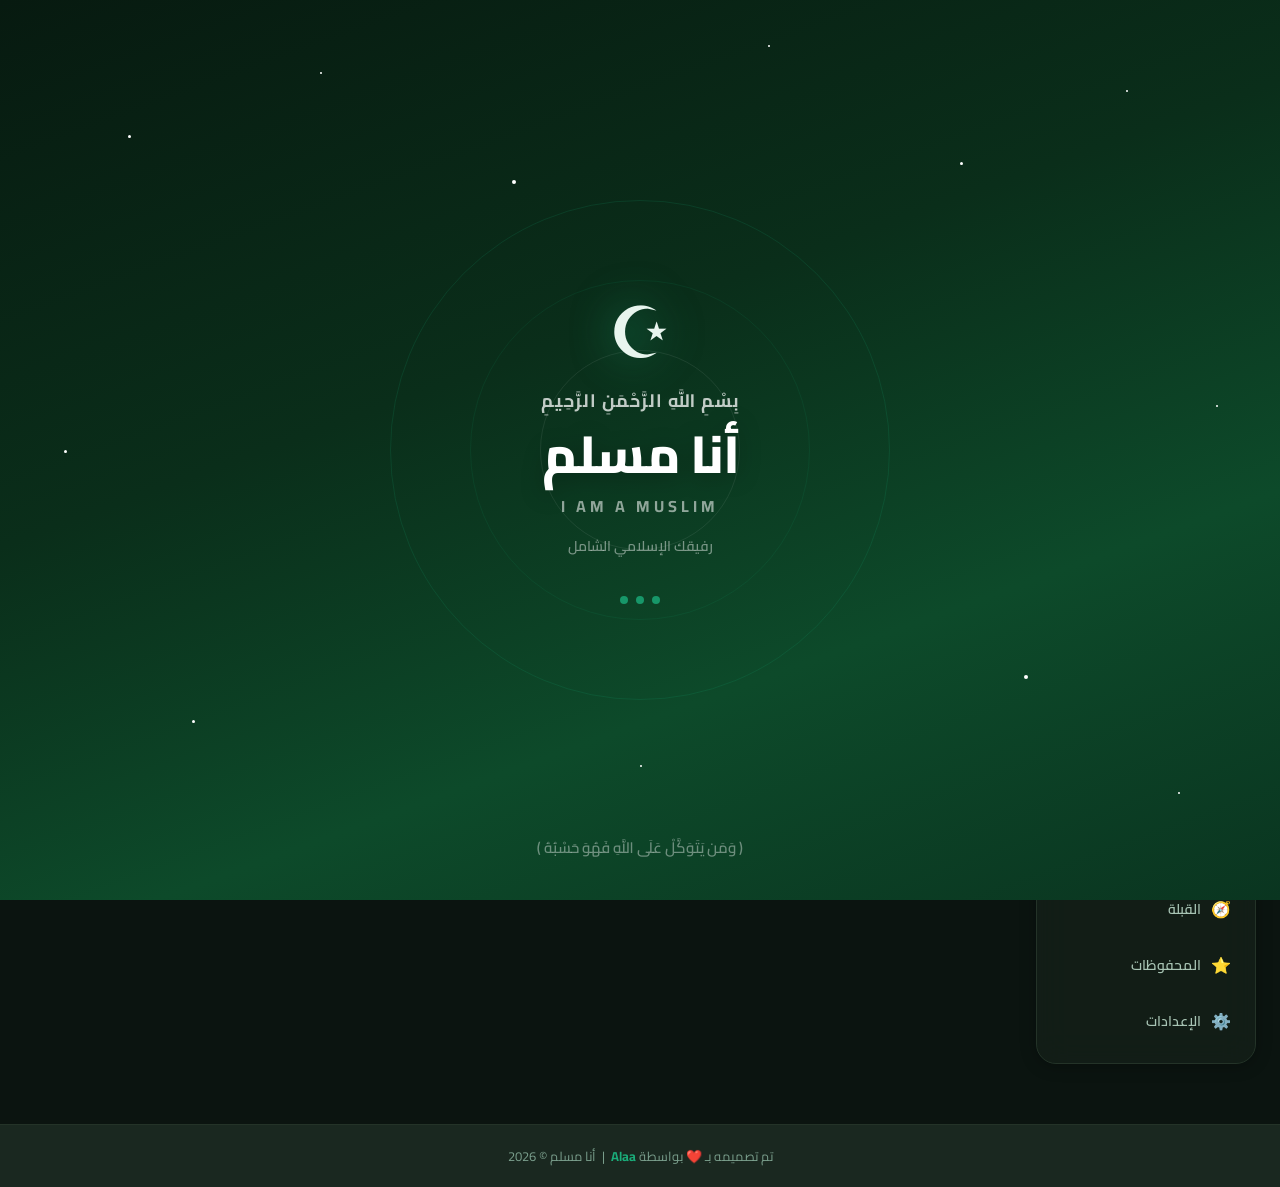
==== commit 6b70d780: "feat: add beautiful Islamic splash screen with animations" ====
--- a/index.html
+++ b/index.html
@@ -11,6 +11,41 @@
   <link rel="stylesheet" href="styles.css" />
 </head>
 <body>
+
+  <!-- ===== Splash Screen ===== -->
+  <div id="splashScreen" class="splash-screen">
+    <div class="splash-stars">
+      <span class="splash-star" style="--x:10%;--y:15%;--d:0s;--s:3px"></span>
+      <span class="splash-star" style="--x:25%;--y:8%;--d:.4s;--s:2px"></span>
+      <span class="splash-star" style="--x:40%;--y:20%;--d:.8s;--s:4px"></span>
+      <span class="splash-star" style="--x:60%;--y:5%;--d:.2s;--s:2px"></span>
+      <span class="splash-star" style="--x:75%;--y:18%;--d:.6s;--s:3px"></span>
+      <span class="splash-star" style="--x:88%;--y:10%;--d:1s;--s:2px"></span>
+      <span class="splash-star" style="--x:15%;--y:80%;--d:.3s;--s:3px"></span>
+      <span class="splash-star" style="--x:50%;--y:85%;--d:.7s;--s:2px"></span>
+      <span class="splash-star" style="--x:80%;--y:75%;--d:.5s;--s:4px"></span>
+      <span class="splash-star" style="--x:92%;--y:88%;--d:.9s;--s:2px"></span>
+      <span class="splash-star" style="--x:5%;--y:50%;--d:1.1s;--s:3px"></span>
+      <span class="splash-star" style="--x:95%;--y:45%;--d:.15s;--s:2px"></span>
+    </div>
+    <div class="splash-geo splash-geo-1"></div>
+    <div class="splash-geo splash-geo-2"></div>
+    <div class="splash-geo splash-geo-3"></div>
+    <div class="splash-content">
+      <div class="splash-crescent">☪</div>
+      <div class="splash-bismillah">بِسْمِ اللَّهِ الرَّحْمَنِ الرَّحِيمِ</div>
+      <div class="splash-title">أنا مسلم</div>
+      <div class="splash-subtitle">I AM A MUSLIM</div>
+      <div class="splash-tagline">رفيقك الإسلامي الشامل</div>
+      <div class="splash-dots">
+        <span></span><span></span><span></span>
+      </div>
+    </div>
+    <div class="splash-bottom">
+      <div class="splash-ayah">﴿ وَمَن يَتَوَكَّلْ عَلَى اللَّهِ فَهُوَ حَسْبُهُ ﴾</div>
+    </div>
+  </div>
+
   <header class="topbar glass">
     <div class="brand">
       <span class="logo">☪</span>
--- a/styles.css
+++ b/styles.css
@@ -1,3 +1,181 @@
+/* ===== Splash Screen ===== */
+@keyframes splashFadeIn {
+  from { opacity: 0; transform: translateY(30px); }
+  to   { opacity: 1; transform: translateY(0); }
+}
+@keyframes splashCrescent {
+  0%   { transform: scale(0) rotate(-180deg); opacity: 0; }
+  60%  { transform: scale(1.15) rotate(10deg); opacity: 1; }
+  100% { transform: scale(1) rotate(0deg); opacity: 1; }
+}
+@keyframes splashGlow {
+  0%, 100% { text-shadow: 0 0 20px rgba(255,255,255,.3), 0 0 60px rgba(26,173,122,.4); }
+  50%       { text-shadow: 0 0 40px rgba(255,255,255,.6), 0 0 100px rgba(26,173,122,.7); }
+}
+@keyframes splashDot {
+  0%, 80%, 100% { transform: scale(0); opacity: 0; }
+  40%           { transform: scale(1); opacity: 1; }
+}
+@keyframes splashStar {
+  0%, 100% { opacity: .2; transform: scale(1); }
+  50%      { opacity: 1;  transform: scale(1.4); }
+}
+@keyframes splashGeoSpin {
+  from { transform: rotate(0deg); }
+  to   { transform: rotate(360deg); }
+}
+@keyframes splashGeoSpinRev {
+  from { transform: rotate(0deg); }
+  to   { transform: rotate(-360deg); }
+}
+@keyframes splashSlideUp {
+  from { opacity: 1; transform: translateY(0); }
+  to   { opacity: 0; transform: translateY(-100vh); }
+}
+
+.splash-screen {
+  position: fixed;
+  inset: 0;
+  z-index: 9999;
+  background: linear-gradient(160deg, #071a10 0%, #0a2e1a 40%, #0d4a2a 70%, #0a3520 100%);
+  display: flex;
+  flex-direction: column;
+  align-items: center;
+  justify-content: center;
+  overflow: hidden;
+  cursor: pointer;
+  user-select: none;
+}
+.splash-screen.splash-hide {
+  animation: splashSlideUp .7s cubic-bezier(.4,0,.2,1) forwards;
+  pointer-events: none;
+}
+
+/* Stars */
+.splash-stars { position: absolute; inset: 0; pointer-events: none; }
+.splash-star {
+  position: absolute;
+  left: var(--x);
+  top: var(--y);
+  width: var(--s);
+  height: var(--s);
+  border-radius: 50%;
+  background: #fff;
+  animation: splashStar 2.5s var(--d) ease-in-out infinite;
+}
+
+/* Geometric rings */
+.splash-geo {
+  position: absolute;
+  border-radius: 50%;
+  border: 1px solid rgba(255,255,255,.06);
+  pointer-events: none;
+}
+.splash-geo-1 {
+  width: 500px; height: 500px;
+  top: 50%; left: 50%;
+  transform: translate(-50%,-50%);
+  border-width: 1px;
+  border-color: rgba(26,173,122,.15);
+  animation: splashGeoSpin 20s linear infinite;
+}
+.splash-geo-2 {
+  width: 340px; height: 340px;
+  top: 50%; left: 50%;
+  transform: translate(-50%,-50%);
+  border-color: rgba(26,173,122,.1);
+  animation: splashGeoSpinRev 14s linear infinite;
+}
+.splash-geo-3 {
+  width: 200px; height: 200px;
+  top: 50%; left: 50%;
+  transform: translate(-50%,-50%);
+  border-color: rgba(255,255,255,.08);
+  animation: splashGeoSpin 8s linear infinite;
+}
+
+/* Content */
+.splash-content {
+  position: relative;
+  z-index: 2;
+  display: flex;
+  flex-direction: column;
+  align-items: center;
+  gap: 10px;
+  text-align: center;
+  padding: 0 24px;
+}
+.splash-crescent {
+  font-size: 72px;
+  line-height: 1;
+  animation: splashCrescent .9s cubic-bezier(.34,1.56,.64,1) forwards, splashGlow 3s 1s ease-in-out infinite;
+  filter: drop-shadow(0 0 20px rgba(26,173,122,.6));
+  margin-bottom: 8px;
+}
+.splash-bismillah {
+  font-size: 18px;
+  font-weight: 700;
+  color: rgba(255,255,255,.75);
+  letter-spacing: 1px;
+  animation: splashFadeIn .7s .5s both;
+  font-family: "Cairo", sans-serif;
+}
+.splash-title {
+  font-size: 52px;
+  font-weight: 800;
+  color: #fff;
+  letter-spacing: -1px;
+  line-height: 1.1;
+  animation: splashFadeIn .7s .8s both;
+  text-shadow: 0 4px 24px rgba(0,0,0,.3);
+}
+.splash-subtitle {
+  font-size: 16px;
+  font-weight: 700;
+  color: rgba(255,255,255,.55);
+  letter-spacing: 4px;
+  text-transform: uppercase;
+  animation: splashFadeIn .7s 1s both;
+}
+.splash-tagline {
+  font-size: 14px;
+  color: rgba(255,255,255,.45);
+  font-weight: 600;
+  margin-top: 4px;
+  animation: splashFadeIn .7s 1.2s both;
+}
+.splash-dots {
+  display: flex;
+  gap: 8px;
+  margin-top: 28px;
+  animation: splashFadeIn .5s 1.4s both;
+}
+.splash-dots span {
+  width: 8px; height: 8px;
+  border-radius: 50%;
+  background: rgba(26,173,122,.8);
+  animation: splashDot 1.4s 1.5s ease-in-out infinite;
+}
+.splash-dots span:nth-child(2) { animation-delay: 1.7s; }
+.splash-dots span:nth-child(3) { animation-delay: 1.9s; }
+
+/* Bottom ayah */
+.splash-bottom {
+  position: absolute;
+  bottom: 40px;
+  left: 0; right: 0;
+  text-align: center;
+  z-index: 2;
+  animation: splashFadeIn .7s 1.6s both;
+}
+.splash-ayah {
+  font-size: 15px;
+  font-weight: 600;
+  color: rgba(255,255,255,.4);
+  font-family: "Cairo", sans-serif;
+  padding: 0 24px;
+}
+
 /* ===== CSS Variables ===== */
 :root {
   --bg: #f4f7f5;
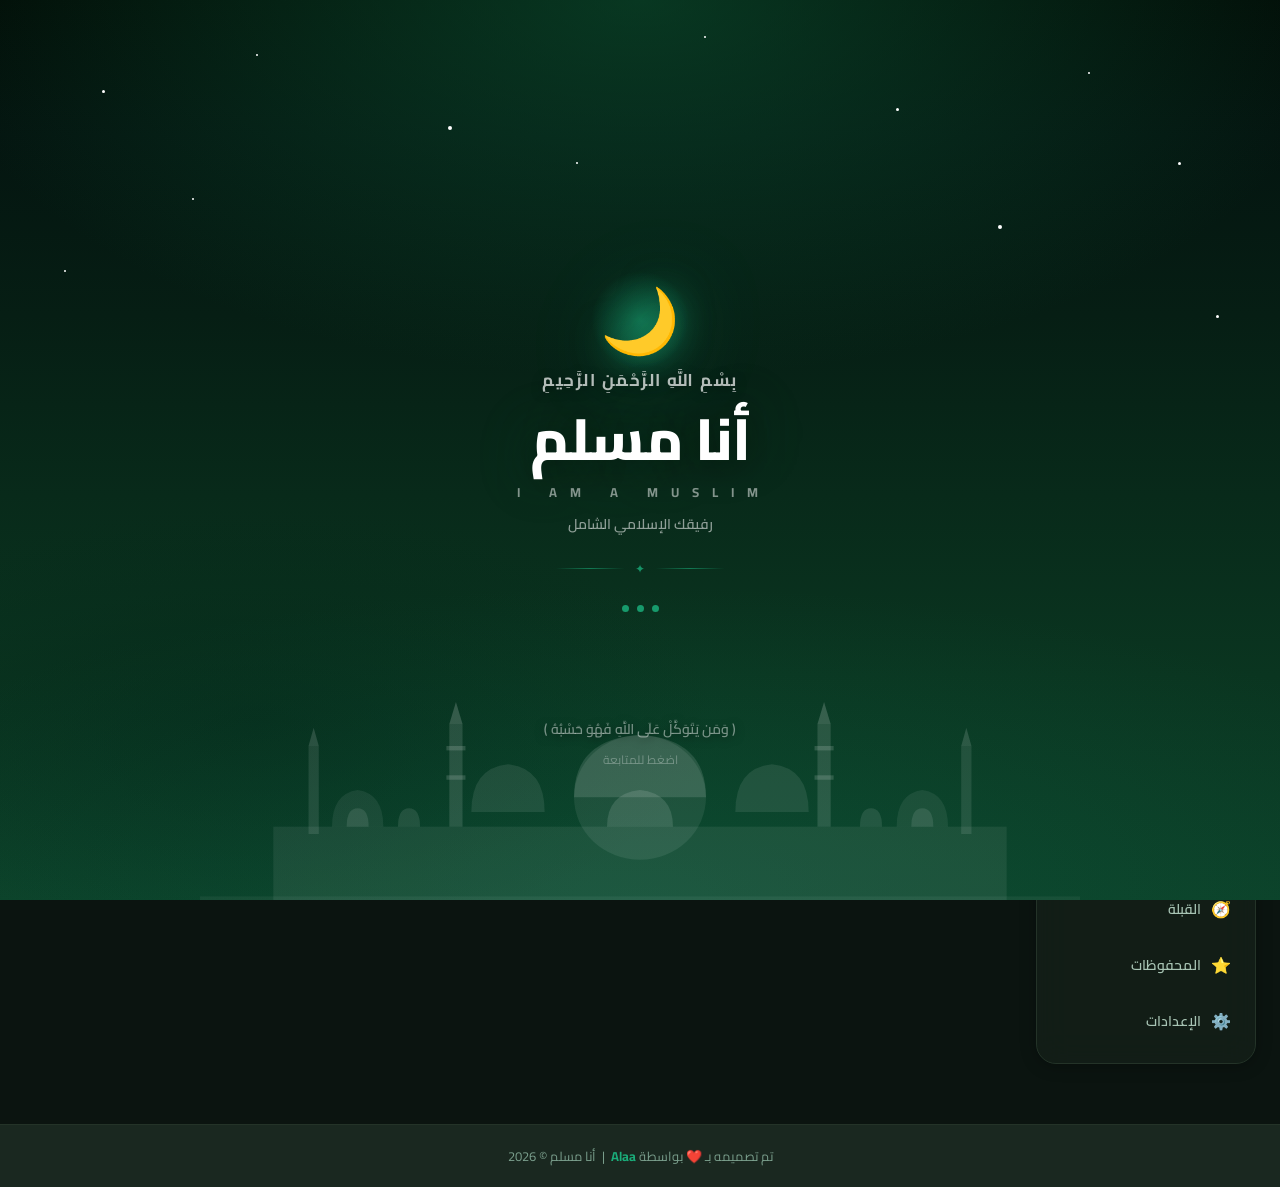
==== commit b588025b: "feat: redesign splash screen with mosque silhouette, moon glow, and enhanced animations" ====
--- a/index.html
+++ b/index.html
@@ -14,35 +14,99 @@
 
   <!-- ===== Splash Screen ===== -->
   <div id="splashScreen" class="splash-screen">
+    <!-- Background image layer -->
+    <div class="splash-bg-img"></div>
+    <!-- Dark overlay -->
+    <div class="splash-overlay"></div>
+
+    <!-- Stars -->
     <div class="splash-stars">
-      <span class="splash-star" style="--x:10%;--y:15%;--d:0s;--s:3px"></span>
-      <span class="splash-star" style="--x:25%;--y:8%;--d:.4s;--s:2px"></span>
-      <span class="splash-star" style="--x:40%;--y:20%;--d:.8s;--s:4px"></span>
-      <span class="splash-star" style="--x:60%;--y:5%;--d:.2s;--s:2px"></span>
-      <span class="splash-star" style="--x:75%;--y:18%;--d:.6s;--s:3px"></span>
-      <span class="splash-star" style="--x:88%;--y:10%;--d:1s;--s:2px"></span>
-      <span class="splash-star" style="--x:15%;--y:80%;--d:.3s;--s:3px"></span>
-      <span class="splash-star" style="--x:50%;--y:85%;--d:.7s;--s:2px"></span>
-      <span class="splash-star" style="--x:80%;--y:75%;--d:.5s;--s:4px"></span>
-      <span class="splash-star" style="--x:92%;--y:88%;--d:.9s;--s:2px"></span>
-      <span class="splash-star" style="--x:5%;--y:50%;--d:1.1s;--s:3px"></span>
-      <span class="splash-star" style="--x:95%;--y:45%;--d:.15s;--s:2px"></span>
-    </div>
-    <div class="splash-geo splash-geo-1"></div>
-    <div class="splash-geo splash-geo-2"></div>
-    <div class="splash-geo splash-geo-3"></div>
+      <span class="splash-star" style="--x:8%;--y:10%;--d:0s;--s:3px"></span>
+      <span class="splash-star" style="--x:20%;--y:6%;--d:.4s;--s:2px"></span>
+      <span class="splash-star" style="--x:35%;--y:14%;--d:.8s;--s:4px"></span>
+      <span class="splash-star" style="--x:55%;--y:4%;--d:.2s;--s:2px"></span>
+      <span class="splash-star" style="--x:70%;--y:12%;--d:.6s;--s:3px"></span>
+      <span class="splash-star" style="--x:85%;--y:8%;--d:1s;--s:2px"></span>
+      <span class="splash-star" style="--x:92%;--y:18%;--d:.3s;--s:3px"></span>
+      <span class="splash-star" style="--x:5%;--y:30%;--d:.7s;--s:2px"></span>
+      <span class="splash-star" style="--x:95%;--y:35%;--d:.5s;--s:3px"></span>
+      <span class="splash-star" style="--x:15%;--y:22%;--d:.9s;--s:2px"></span>
+      <span class="splash-star" style="--x:78%;--y:25%;--d:1.1s;--s:4px"></span>
+      <span class="splash-star" style="--x:45%;--y:18%;--d:.15s;--s:2px"></span>
+    </div>
+
+    <!-- Crescent moon -->
+    <div class="splash-moon-wrap">
+      <div class="splash-moon-glow"></div>
+      <div class="splash-moon">🌙</div>
+    </div>
+
+    <!-- Main content -->
     <div class="splash-content">
-      <div class="splash-crescent">☪</div>
       <div class="splash-bismillah">بِسْمِ اللَّهِ الرَّحْمَنِ الرَّحِيمِ</div>
       <div class="splash-title">أنا مسلم</div>
-      <div class="splash-subtitle">I AM A MUSLIM</div>
+      <div class="splash-subtitle">I &nbsp; A M &nbsp; A &nbsp; M U S L I M</div>
       <div class="splash-tagline">رفيقك الإسلامي الشامل</div>
+      <div class="splash-divider"><span></span><span class="splash-divider-star">✦</span><span></span></div>
       <div class="splash-dots">
         <span></span><span></span><span></span>
       </div>
     </div>
+
+    <!-- Mosque silhouette SVG -->
+    <div class="splash-mosque-wrap">
+      <svg class="splash-mosque-svg" viewBox="0 0 1200 300" xmlns="http://www.w3.org/2000/svg" preserveAspectRatio="xMidYMax meet">
+        <!-- Main dome -->
+        <ellipse cx="600" cy="160" rx="90" ry="85" fill="rgba(255,255,255,0.08)"/>
+        <path d="M510,160 Q510,80 600,75 Q690,80 690,160 Z" fill="rgba(255,255,255,0.12)"/>
+        <!-- Left dome -->
+        <path d="M370,180 Q370,120 420,115 Q470,120 470,180 Z" fill="rgba(255,255,255,0.09)"/>
+        <!-- Right dome -->
+        <path d="M730,180 Q730,120 780,115 Q830,120 830,180 Z" fill="rgba(255,255,255,0.09)"/>
+        <!-- Far left dome -->
+        <path d="M180,200 Q180,155 215,150 Q250,155 250,200 Z" fill="rgba(255,255,255,0.07)"/>
+        <!-- Far right dome -->
+        <path d="M950,200 Q950,155 985,150 Q1020,155 1020,200 Z" fill="rgba(255,255,255,0.07)"/>
+
+        <!-- Main minaret left -->
+        <rect x="340" y="60" width="18" height="140" fill="rgba(255,255,255,0.13)"/>
+        <polygon points="340,60 349,30 358,60" fill="rgba(255,255,255,0.18)"/>
+        <rect x="336" y="90" width="26" height="6" fill="rgba(255,255,255,0.15)"/>
+        <rect x="336" y="130" width="26" height="6" fill="rgba(255,255,255,0.15)"/>
+
+        <!-- Main minaret right -->
+        <rect x="842" y="60" width="18" height="140" fill="rgba(255,255,255,0.13)"/>
+        <polygon points="842,60 851,30 860,60" fill="rgba(255,255,255,0.18)"/>
+        <rect x="838" y="90" width="26" height="6" fill="rgba(255,255,255,0.15)"/>
+        <rect x="838" y="130" width="26" height="6" fill="rgba(255,255,255,0.15)"/>
+
+        <!-- Side minaret left -->
+        <rect x="148" y="90" width="14" height="120" fill="rgba(255,255,255,0.1)"/>
+        <polygon points="148,90 155,65 162,90" fill="rgba(255,255,255,0.14)"/>
+
+        <!-- Side minaret right -->
+        <rect x="1038" y="90" width="14" height="120" fill="rgba(255,255,255,0.1)"/>
+        <polygon points="1038,90 1045,65 1052,90" fill="rgba(255,255,255,0.14)"/>
+
+        <!-- Main building body -->
+        <rect x="100" y="200" width="1000" height="100" fill="rgba(255,255,255,0.07)"/>
+        <!-- Arched windows -->
+        <path d="M200,200 Q200,175 215,175 Q230,175 230,200 Z" fill="rgba(255,255,255,0.1)"/>
+        <path d="M270,200 Q270,175 285,175 Q300,175 300,200 Z" fill="rgba(255,255,255,0.1)"/>
+        <path d="M900,200 Q900,175 915,175 Q930,175 930,200 Z" fill="rgba(255,255,255,0.1)"/>
+        <path d="M970,200 Q970,175 985,175 Q1000,175 1000,200 Z" fill="rgba(255,255,255,0.1)"/>
+        <!-- Center arched entrance -->
+        <path d="M555,200 Q555,155 600,150 Q645,155 645,200 Z" fill="rgba(255,255,255,0.12)"/>
+
+        <!-- Ground glow -->
+        <rect x="0" y="295" width="1200" height="5" fill="rgba(255,255,255,0.05)"/>
+      </svg>
+    </div>
+
+    <!-- Bottom ayah -->
     <div class="splash-bottom">
       <div class="splash-ayah">﴿ وَمَن يَتَوَكَّلْ عَلَى اللَّهِ فَهُوَ حَسْبُهُ ﴾</div>
+      <div class="splash-tap-hint">اضغط للمتابعة</div>
     </div>
   </div>
 
--- a/styles.css
+++ b/styles.css
@@ -1,43 +1,55 @@
 /* ===== Splash Screen ===== */
 @keyframes splashFadeIn {
-  from { opacity: 0; transform: translateY(30px); }
+  from { opacity: 0; transform: translateY(24px); }
   to   { opacity: 1; transform: translateY(0); }
 }
-@keyframes splashCrescent {
-  0%   { transform: scale(0) rotate(-180deg); opacity: 0; }
-  60%  { transform: scale(1.15) rotate(10deg); opacity: 1; }
-  100% { transform: scale(1) rotate(0deg); opacity: 1; }
-}
-@keyframes splashGlow {
-  0%, 100% { text-shadow: 0 0 20px rgba(255,255,255,.3), 0 0 60px rgba(26,173,122,.4); }
-  50%       { text-shadow: 0 0 40px rgba(255,255,255,.6), 0 0 100px rgba(26,173,122,.7); }
+@keyframes splashFadeInDown {
+  from { opacity: 0; transform: translateY(-20px); }
+  to   { opacity: 1; transform: translateY(0); }
+}
+@keyframes splashMoonRise {
+  0%   { opacity: 0; transform: translateY(40px) scale(0.6); }
+  60%  { opacity: 1; transform: translateY(-8px) scale(1.08); }
+  100% { opacity: 1; transform: translateY(0) scale(1); }
+}
+@keyframes splashMoonGlow {
+  0%, 100% { opacity: .35; transform: scale(1); }
+  50%       { opacity: .65; transform: scale(1.15); }
 }
 @keyframes splashDot {
   0%, 80%, 100% { transform: scale(0); opacity: 0; }
   40%           { transform: scale(1); opacity: 1; }
 }
 @keyframes splashStar {
-  0%, 100% { opacity: .2; transform: scale(1); }
-  50%      { opacity: 1;  transform: scale(1.4); }
-}
-@keyframes splashGeoSpin {
-  from { transform: rotate(0deg); }
-  to   { transform: rotate(360deg); }
-}
-@keyframes splashGeoSpinRev {
-  from { transform: rotate(0deg); }
-  to   { transform: rotate(-360deg); }
+  0%, 100% { opacity: .15; transform: scale(1); }
+  50%      { opacity: .9;  transform: scale(1.5); }
 }
 @keyframes splashSlideUp {
-  from { opacity: 1; transform: translateY(0); }
-  to   { opacity: 0; transform: translateY(-100vh); }
-}
-
+  from { opacity: 1; transform: translateY(0) scale(1); }
+  to   { opacity: 0; transform: translateY(-60px) scale(1.04); }
+}
+@keyframes splashMosqueRise {
+  from { opacity: 0; transform: translateY(60px); }
+  to   { opacity: 1; transform: translateY(0); }
+}
+@keyframes splashDivider {
+  from { width: 0; opacity: 0; }
+  to   { width: 80px; opacity: 1; }
+}
+@keyframes splashPulseGlow {
+  0%, 100% { box-shadow: 0 0 30px 10px rgba(26,173,122,.18); }
+  50%       { box-shadow: 0 0 60px 24px rgba(26,173,122,.38); }
+}
+@keyframes splashTapBlink {
+  0%, 100% { opacity: .5; }
+  50%       { opacity: 1; }
+}
+
+/* ===== Splash Container ===== */
 .splash-screen {
   position: fixed;
   inset: 0;
   z-index: 9999;
-  background: linear-gradient(160deg, #071a10 0%, #0a2e1a 40%, #0d4a2a 70%, #0a3520 100%);
   display: flex;
   flex-direction: column;
   align-items: center;
@@ -47,12 +59,44 @@
   user-select: none;
 }
 .splash-screen.splash-hide {
-  animation: splashSlideUp .7s cubic-bezier(.4,0,.2,1) forwards;
+  animation: splashSlideUp .65s cubic-bezier(.4,0,.2,1) forwards;
   pointer-events: none;
 }
 
-/* Stars */
-.splash-stars { position: absolute; inset: 0; pointer-events: none; }
+/* Background: deep night sky gradient */
+.splash-bg-img {
+  position: absolute;
+  inset: 0;
+  background:
+    radial-gradient(ellipse 80% 60% at 50% 0%, rgba(13,90,55,.55) 0%, transparent 70%),
+    radial-gradient(ellipse 60% 40% at 20% 80%, rgba(5,40,25,.7) 0%, transparent 60%),
+    linear-gradient(180deg,
+      #020d07 0%,
+      #041510 15%,
+      #061e14 35%,
+      #082a1a 55%,
+      #0a3520 75%,
+      #0c4028 100%
+    );
+  z-index: 0;
+}
+
+/* Subtle overlay for depth */
+.splash-overlay {
+  position: absolute;
+  inset: 0;
+  background: radial-gradient(ellipse 100% 50% at 50% 100%, rgba(13,122,88,.22) 0%, transparent 70%);
+  z-index: 1;
+  pointer-events: none;
+}
+
+/* ===== Stars ===== */
+.splash-stars {
+  position: absolute;
+  inset: 0;
+  pointer-events: none;
+  z-index: 2;
+}
 .splash-star {
   position: absolute;
   left: var(--x);
@@ -61,119 +105,160 @@
   height: var(--s);
   border-radius: 50%;
   background: #fff;
-  animation: splashStar 2.5s var(--d) ease-in-out infinite;
-}
-
-/* Geometric rings */
-.splash-geo {
+  animation: splashStar 2.8s var(--d) ease-in-out infinite;
+}
+
+/* ===== Moon ===== */
+.splash-moon-wrap {
+  position: relative;
+  z-index: 3;
+  display: flex;
+  align-items: center;
+  justify-content: center;
+  margin-bottom: 10px;
+  animation: splashMoonRise .9s cubic-bezier(.34,1.56,.64,1) .1s both;
+}
+.splash-moon-glow {
   position: absolute;
+  width: 100px; height: 100px;
   border-radius: 50%;
-  border: 1px solid rgba(255,255,255,.06);
+  background: radial-gradient(circle, rgba(26,173,122,.45) 0%, transparent 70%);
+  animation: splashMoonGlow 3s ease-in-out infinite, splashPulseGlow 3s ease-in-out infinite;
   pointer-events: none;
 }
-.splash-geo-1 {
-  width: 500px; height: 500px;
-  top: 50%; left: 50%;
-  transform: translate(-50%,-50%);
-  border-width: 1px;
-  border-color: rgba(26,173,122,.15);
-  animation: splashGeoSpin 20s linear infinite;
-}
-.splash-geo-2 {
-  width: 340px; height: 340px;
-  top: 50%; left: 50%;
-  transform: translate(-50%,-50%);
-  border-color: rgba(26,173,122,.1);
-  animation: splashGeoSpinRev 14s linear infinite;
-}
-.splash-geo-3 {
-  width: 200px; height: 200px;
-  top: 50%; left: 50%;
-  transform: translate(-50%,-50%);
-  border-color: rgba(255,255,255,.08);
-  animation: splashGeoSpin 8s linear infinite;
-}
-
-/* Content */
+.splash-moon {
+  font-size: 64px;
+  line-height: 1;
+  filter: drop-shadow(0 0 18px rgba(26,173,122,.7)) drop-shadow(0 0 40px rgba(26,173,122,.4));
+  position: relative;
+  z-index: 1;
+}
+
+/* ===== Main Content ===== */
 .splash-content {
   position: relative;
-  z-index: 2;
+  z-index: 3;
   display: flex;
   flex-direction: column;
   align-items: center;
-  gap: 10px;
+  gap: 8px;
   text-align: center;
-  padding: 0 24px;
-}
-.splash-crescent {
-  font-size: 72px;
-  line-height: 1;
-  animation: splashCrescent .9s cubic-bezier(.34,1.56,.64,1) forwards, splashGlow 3s 1s ease-in-out infinite;
-  filter: drop-shadow(0 0 20px rgba(26,173,122,.6));
-  margin-bottom: 8px;
+  padding: 0 28px;
+  margin-top: 4px;
 }
 .splash-bismillah {
-  font-size: 18px;
+  font-size: 17px;
   font-weight: 700;
-  color: rgba(255,255,255,.75);
-  letter-spacing: 1px;
+  color: rgba(255,255,255,.7);
+  letter-spacing: 1.5px;
   animation: splashFadeIn .7s .5s both;
   font-family: "Cairo", sans-serif;
+  text-shadow: 0 2px 12px rgba(0,0,0,.4);
 }
 .splash-title {
-  font-size: 52px;
+  font-size: 58px;
   font-weight: 800;
   color: #fff;
   letter-spacing: -1px;
   line-height: 1.1;
-  animation: splashFadeIn .7s .8s both;
-  text-shadow: 0 4px 24px rgba(0,0,0,.3);
+  animation: splashFadeIn .7s .75s both;
+  text-shadow: 0 4px 32px rgba(0,0,0,.5), 0 0 60px rgba(26,173,122,.3);
+  margin-top: 4px;
 }
 .splash-subtitle {
-  font-size: 16px;
+  font-size: 13px;
   font-weight: 700;
-  color: rgba(255,255,255,.55);
-  letter-spacing: 4px;
-  text-transform: uppercase;
-  animation: splashFadeIn .7s 1s both;
+  color: rgba(255,255,255,.5);
+  letter-spacing: 5px;
+  animation: splashFadeIn .7s .95s both;
+  margin-top: 2px;
 }
 .splash-tagline {
   font-size: 14px;
-  color: rgba(255,255,255,.45);
+  color: rgba(255,255,255,.55);
   font-weight: 600;
-  margin-top: 4px;
-  animation: splashFadeIn .7s 1.2s both;
-}
+  animation: splashFadeIn .7s 1.1s both;
+  margin-top: 2px;
+}
+
+/* Divider */
+.splash-divider {
+  display: flex;
+  align-items: center;
+  gap: 10px;
+  margin-top: 14px;
+  animation: splashFadeIn .7s 1.25s both;
+}
+.splash-divider span {
+  display: block;
+  height: 1px;
+  width: 70px;
+  background: linear-gradient(90deg, transparent, rgba(26,173,122,.6), transparent);
+}
+.splash-divider-star {
+  font-size: 12px;
+  color: rgba(26,173,122,.8);
+  width: auto !important;
+  height: auto !important;
+  background: none !important;
+}
+
+/* Loading dots */
 .splash-dots {
   display: flex;
   gap: 8px;
-  margin-top: 28px;
+  margin-top: 18px;
   animation: splashFadeIn .5s 1.4s both;
 }
 .splash-dots span {
-  width: 8px; height: 8px;
+  width: 7px; height: 7px;
   border-radius: 50%;
-  background: rgba(26,173,122,.8);
+  background: rgba(26,173,122,.85);
   animation: splashDot 1.4s 1.5s ease-in-out infinite;
 }
 .splash-dots span:nth-child(2) { animation-delay: 1.7s; }
 .splash-dots span:nth-child(3) { animation-delay: 1.9s; }
 
-/* Bottom ayah */
+/* ===== Mosque Silhouette ===== */
+.splash-mosque-wrap {
+  position: absolute;
+  bottom: 0;
+  left: 0; right: 0;
+  z-index: 2;
+  pointer-events: none;
+  animation: splashMosqueRise .9s cubic-bezier(.25,.46,.45,.94) .3s both;
+}
+.splash-mosque-svg {
+  width: 100%;
+  height: auto;
+  display: block;
+  max-height: 220px;
+}
+
+/* ===== Bottom Ayah ===== */
 .splash-bottom {
   position: absolute;
-  bottom: 40px;
+  bottom: 130px;
   left: 0; right: 0;
   text-align: center;
-  z-index: 2;
+  z-index: 4;
   animation: splashFadeIn .7s 1.6s both;
+  pointer-events: none;
 }
 .splash-ayah {
-  font-size: 15px;
+  font-size: 14px;
   font-weight: 600;
-  color: rgba(255,255,255,.4);
+  color: rgba(255,255,255,.45);
   font-family: "Cairo", sans-serif;
   padding: 0 24px;
+  text-shadow: 0 2px 8px rgba(0,0,0,.5);
+}
+.splash-tap-hint {
+  font-size: 12px;
+  color: rgba(255,255,255,.3);
+  margin-top: 8px;
+  font-family: "Cairo", sans-serif;
+  animation: splashTapBlink 2s 2s ease-in-out infinite;
 }
 
 /* ===== CSS Variables ===== */
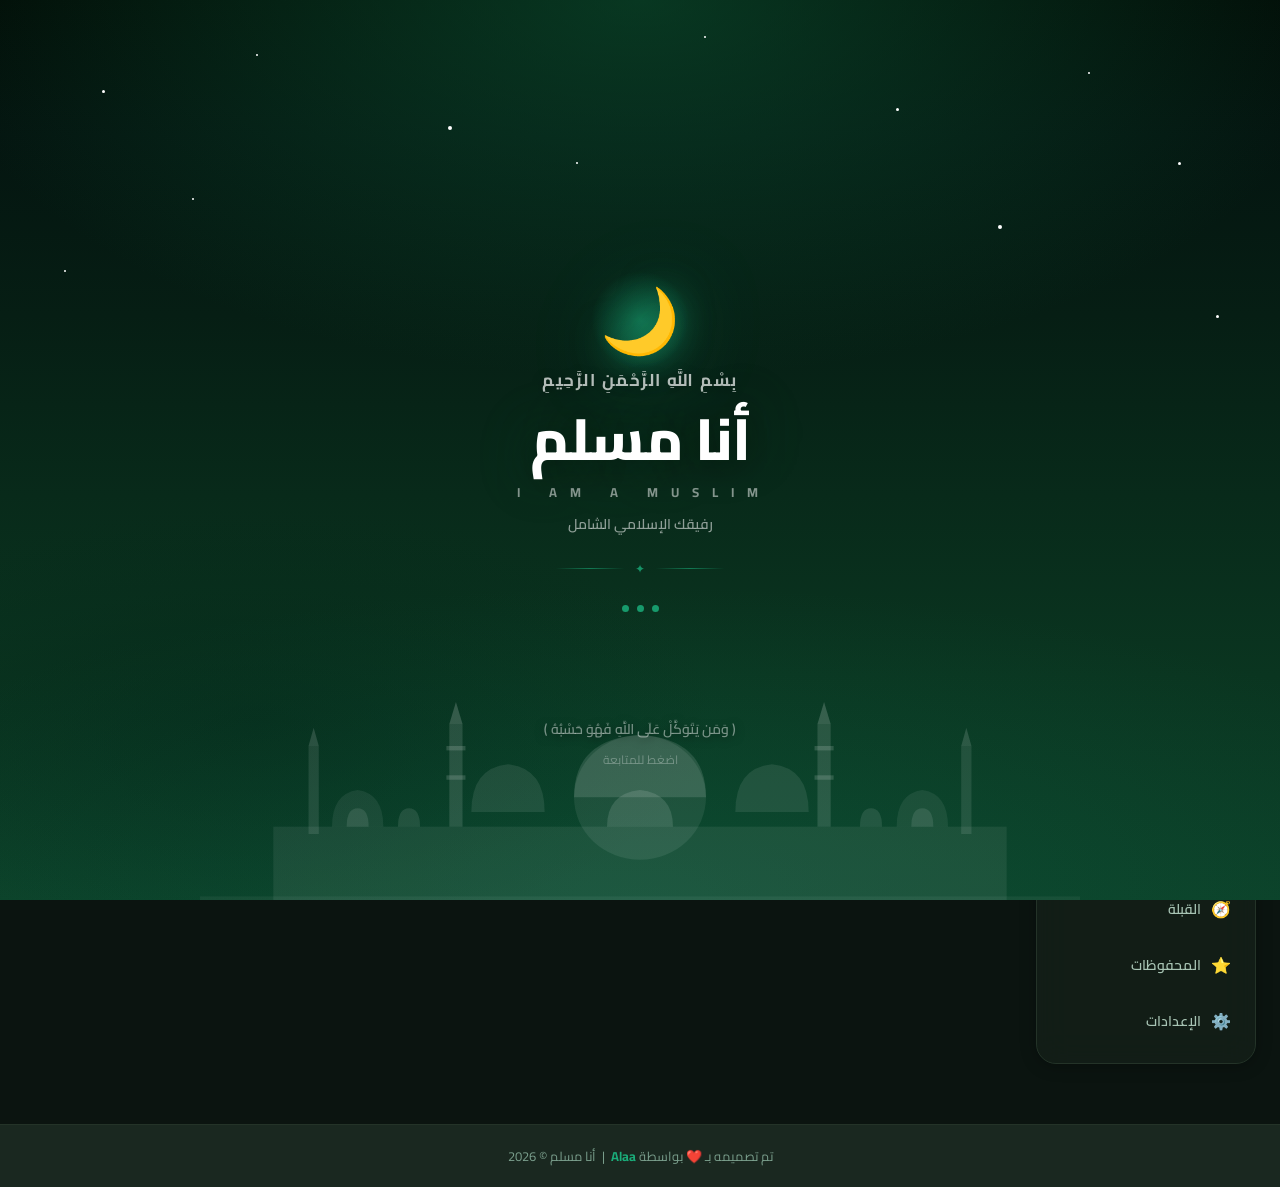
==== commit e1328576: "feat: fix adhkar content, add continue reading popup, add prayer notification tip" ====
--- a/index.html
+++ b/index.html
@@ -156,6 +156,8 @@
     </aside>
 
     <section class="content">
+      <div id="prayerReminderBanner" class="prayer-reminder-banner" style="display:none"></div>
+
       <section id="dashboard" class="tab active">
         <div class="grid two">
           <article class="card">
@@ -176,6 +178,7 @@
             </div>
           </article>
         </div>
+
       </section>
 
       <section id="quran" class="tab">
@@ -235,6 +238,17 @@
           <p id="prayerDate" class="muted" style="margin-top:10px"></p>
           <div id="prayerList" class="list" style="margin-top:14px"></div>
           <div id="prayerLoading" class="muted" style="margin-top:8px;text-align:center"></div>
+
+          <!-- Notification Tip -->
+          <div id="notificationTip" class="notification-tip" style="display:none">
+            <div class="notification-tip-icon">🔔</div>
+            <div class="notification-tip-body">
+              <div class="notification-tip-title">تنبيهات الصلاة</div>
+              <div class="notification-tip-msg">فعّل الإشعارات لتلقي تنبيه عند كل وقت صلاة</div>
+            </div>
+            <button id="enableNotifBtn" class="btn primary notification-tip-btn">تفعيل</button>
+            <button id="dismissNotifBtn" class="btn notification-tip-dismiss">✕</button>
+          </div>
         </div>
       </section>
 
@@ -345,6 +359,21 @@
     <p>تم تصميمه بـ ❤️ بواسطة <strong>Alaa</strong> &nbsp;|&nbsp; أنا مسلم &copy; 2026</p>
   </footer>
 
+  <!-- Continue Reading Popup -->
+  <div id="continueReadingPopup" class="continue-popup" style="display:none">
+    <div class="continue-popup-overlay"></div>
+    <div class="continue-popup-card">
+      <div class="continue-popup-icon">📖</div>
+      <h3>متابعة القراءة</h3>
+      <div class="continue-popup-surah" id="continuePopupSurah">—</div>
+      <p class="continue-popup-msg">هل تريد متابعة قراءتك من حيث توقفت؟</p>
+      <div class="continue-popup-btns">
+        <button id="continuePopupYes" class="btn primary">📖 تابع القراءة</button>
+        <button id="continuePopupNo" class="btn">لاحقاً</button>
+      </div>
+    </div>
+  </div>
+
   <script src="app.js"></script>
 </body>
 </html>
--- a/styles.css
+++ b/styles.css
@@ -1,3 +1,4 @@
+\n', '"رَبَّنَا آتِنَا فِي الدُّنْيَا حَسَنَةً وَفِي الآخِرَةِ حَسَنَةً وَقِنَا عَذَابَ النَّارِ". [البقرة - 201].\n', '\n', '\n', '\n', '\n', '\n', '\n', '
 /* ===== Splash Screen ===== */
 @keyframes splashFadeIn {
   from { opacity: 0; transform: translateY(24px); }
@@ -998,18 +999,34 @@
   font-weight: 700;
   color: #fff;
 }
-.toggle-view-btn {
+/* Toggle view button inside green header → white style */
+.ayah-focus-header .toggle-view-btn {
   background: rgba(255,255,255,.15) !important;
   border-color: rgba(255,255,255,.3) !important;
   color: #fff !important;
   font-size: 13px !important;
   padding: 6px 14px !important;
 }
-.toggle-view-btn:hover {
+.ayah-focus-header .toggle-view-btn:hover {
   background: rgba(255,255,255,.28) !important;
   border-color: rgba(255,255,255,.5) !important;
   color: #fff !important;
   transform: translateY(-1px) !important;
+}
+
+/* Toggle view button inside full-text-header → normal visible style */
+.full-text-header .toggle-view-btn {
+  font-size: 13px;
+  padding: 6px 14px;
+  background: var(--card2);
+  border-color: var(--border);
+  color: var(--text);
+}
+.full-text-header .toggle-view-btn:hover {
+  background: var(--primary-light);
+  border-color: var(--primary);
+  color: var(--primary);
+  transform: translateY(-1px);
 }
 .ayah-focus-text {
   font-size: var(--reader-font-size);
@@ -1040,6 +1057,25 @@
   justify-content: center;
   min-width: 120px;
   font-size: 13px;
+}
+
+/* ===== Repeat Button ===== */
+.repeat-btn {
+  background: linear-gradient(135deg, #0077b6, #005f8e) !important;
+  color: #fff !important;
+  border-color: transparent !important;
+  font-weight: 700;
+  box-shadow: 0 3px 10px rgba(0,119,182,.28);
+  transition: all var(--transition);
+}
+.repeat-btn:hover {
+  background: linear-gradient(135deg, #005f8e, #004a70) !important;
+  color: #fff !important;
+  transform: translateY(-1px);
+  box-shadow: 0 5px 16px rgba(0,119,182,.4) !important;
+}
+.repeat-btn:active {
+  transform: scale(0.97) !important;
 }
 
 /* ===== Full Text Card ===== */
@@ -1627,6 +1663,120 @@
 .font-btn:hover { border-color: var(--primary); color: var(--primary); background: var(--primary-light); }
 .font-control span { font-size: 14px; font-weight: 700; color: var(--primary); min-width: 24px; text-align: center; }
 
+/* ===== New Dashboard Features ===== */
+.prayer-reminder-banner {
+  border: 1.5px solid var(--border);
+  background: linear-gradient(135deg, var(--gold-light), var(--primary-light));
+  border-right: 4px solid var(--gold);
+  border-radius: var(--radius-sm);
+  padding: 12px 14px;
+  margin-bottom: 14px;
+  color: var(--text);
+  font-weight: 700;
+  box-shadow: var(--shadow);
+  animation: splashFadeIn .45s ease;
+}
+
+.wird-card, .quick-adhkar-card {
+  position: relative;
+  overflow: hidden;
+}
+.wird-card::after, .quick-adhkar-card::after {
+  content: "";
+  position: absolute;
+  inset: 0;
+  background: linear-gradient(130deg, transparent 0%, rgba(255,255,255,.06) 45%, transparent 100%);
+  pointer-events: none;
+}
+
+.wird-target-pill {
+  font-size: 12px;
+  font-weight: 700;
+  color: var(--primary);
+  background: var(--primary-light);
+  border: 1px solid var(--border);
+  border-radius: 999px;
+  padding: 4px 10px;
+}
+
+.wird-progress-wrap {
+  background: var(--card2);
+  border: 1.5px solid var(--border);
+  border-radius: var(--radius-sm);
+  padding: 10px;
+}
+.wird-progress-bar {
+  height: 10px;
+  border-radius: 999px;
+  background: rgba(0,0,0,.07);
+  overflow: hidden;
+}
+.wird-progress-fill {
+  height: 100%;
+  width: 0%;
+  background: linear-gradient(90deg, var(--primary), var(--primary-dark));
+  transition: width .35s ease;
+}
+.wird-progress-meta {
+  display: flex;
+  justify-content: space-between;
+  gap: 8px;
+  margin-top: 8px;
+  font-size: 12px;
+  color: var(--muted);
+  font-weight: 700;
+}
+
+.quick-adhkar-list {
+  display: flex;
+  flex-direction: column;
+  gap: 8px;
+}
+.quick-adhkar-item {
+  border: 1.5px solid var(--border);
+  background: var(--card2);
+  border-radius: var(--radius-sm);
+  padding: 10px 12px;
+}
+.quick-adhkar-text {
+  font-size: 15px;
+  line-height: 1.9;
+  font-weight: 600;
+}
+.quick-adhkar-meta {
+  font-size: 12px;
+  color: var(--muted);
+  margin-top: 4px;
+}
+.quick-adhkar-actions {
+  display: flex;
+  gap: 8px;
+  margin-top: 8px;
+  flex-wrap: wrap;
+}
+.quick-adhkar-actions .btn {
+  font-size: 12px;
+  padding: 6px 10px;
+}
+
+/* Reader Focus Mode */
+body.reader-focus-mode .topbar,
+body.reader-focus-mode .reader-controls-card {
+  opacity: .25;
+  transition: opacity .2s ease;
+}
+body.reader-focus-mode .topbar:hover,
+body.reader-focus-mode .reader-controls-card:hover {
+  opacity: 1;
+}
+body.reader-focus-mode .reader-page {
+  max-width: 980px;
+}
+body.reader-focus-mode .ayah-focus-card,
+body.reader-focus-mode .full-text-card {
+  box-shadow: 0 0 0 3px var(--primary-glow), var(--shadow-lg);
+}
+
 /* ===== Site Footer ===== */
 .site-footer {
   text-align: center;
@@ -1647,6 +1797,472 @@
   flex-wrap: wrap;
   gap: 10px;
   margin-bottom: 16px;
+}
+
+/* ===== Quiz End Button ===== */
+.quiz-end-btn {
+  background: linear-gradient(135deg, #dc2626, #b91c1c) !important;
+  color: #fff !important;
+  border-color: transparent !important;
+  font-size: 12px !important;
+  padding: 5px 12px !important;
+  font-weight: 700;
+  box-shadow: 0 2px 8px rgba(220,38,38,.28);
+  flex-shrink: 0;
+}
+.quiz-end-btn:hover {
+  background: linear-gradient(135deg, #b91c1c, #991b1b) !important;
+  color: #fff !important;
+  transform: translateY(-1px) !important;
+  box-shadow: 0 4px 14px rgba(220,38,38,.4) !important;
+}
+.quiz-end-btn:active {
+  transform: scale(0.97) !important;
+}
+
+/* ===== Quiz Button ===== */
+.quiz-btn {
+  background: linear-gradient(135deg, #7b2d8b, #5a1a6e) !important;
+  color: #fff !important;
+  border-color: #7b2d8b !important;
+  font-weight: 700;
+  letter-spacing: 0.5px;
+}
+.quiz-btn:hover {
+  background: linear-gradient(135deg, #9b3dab, #7a2a8e) !important;
+  transform: translateY(-1px);
+  box-shadow: 0 4px 16px rgba(123,45,139,.4);
+}
+
+/* ===== Quiz Modal ===== */
+.quiz-modal {
+  position: fixed;
+  inset: 0;
+  z-index: 2000;
+  background: rgba(0,0,0,.72);
+  display: flex;
+  align-items: center;
+  justify-content: center;
+  padding: 16px;
+  backdrop-filter: blur(6px);
+  animation: quizFadeIn .22s ease;
+}
+@keyframes quizFadeIn { from { opacity:0; } to { opacity:1; } }
+
+.quiz-modal-card {
+  background: var(--card);
+  border-radius: 24px;
+  width: 100%;
+  max-width: 560px;
+  max-height: 90vh;
+  overflow-y: auto;
+  box-shadow: 0 24px 80px rgba(0,0,0,.45);
+  animation: quizSlideUp .28s cubic-bezier(.4,0,.2,1);
+}
+@keyframes quizSlideUp { from { transform: translateY(40px); opacity:0; } to { transform: translateY(0); opacity:1; } }
+
+.quiz-screen { padding: 28px 28px 24px; }
+
+/* Quiz Header */
+.quiz-modal-head {
+  display: flex;
+  align-items: center;
+  justify-content: space-between;
+  margin-bottom: 6px;
+}
+.quiz-modal-head h2 {
+  font-size: 22px;
+  font-weight: 800;
+  color: var(--text);
+}
+.quiz-close-btn {
+  width: 36px; height: 36px;
+  border-radius: 50%;
+  display: grid; place-items: center;
+  font-size: 16px;
+  padding: 0;
+}
+.quiz-surah-label {
+  color: var(--primary);
+  font-size: 18px;
+  font-weight: 700;
+  margin-bottom: 20px;
+  text-align: center;
+}
+
+/* Quiz Type Cards */
+.quiz-type-cards {
+  display: grid;
+  grid-template-columns: 1fr 1fr;
+  gap: 14px;
+  margin-bottom: 22px;
+}
+.quiz-type-card {
+  border: 2px solid var(--border);
+  border-radius: 18px;
+  padding: 20px 16px;
+  text-align: center;
+  cursor: pointer;
+  transition: all var(--transition);
+  background: var(--card2);
+}
+.quiz-type-card:hover {
+  border-color: var(--primary);
+  background: var(--primary-light);
+  transform: translateY(-3px);
+  box-shadow: 0 8px 24px rgba(13,122,88,.18);
+}
+.quiz-type-icon { font-size: 36px; margin-bottom: 10px; }
+.quiz-type-card h3 { font-size: 16px; font-weight: 800; color: var(--text); margin-bottom: 6px; }
+.quiz-type-card p { font-size: 12px; color: var(--muted); line-height: 1.5; }
+
+/* Quiz Count */
+.quiz-count-row {
+  display: flex;
+  align-items: center;
+  gap: 12px;
+  justify-content: center;
+}
+.quiz-count-label { font-size: 14px; color: var(--muted); font-weight: 600; }
+.quiz-count-btns { display: flex; gap: 8px; }
+.quiz-count-btn {
+  width: 44px; height: 44px;
+  border-radius: 12px;
+  border: 2px solid var(--border);
+  background: var(--card2);
+  color: var(--text);
+  font-size: 15px;
+  font-weight: 700;
+  cursor: pointer;
+  transition: all var(--transition);
+  font-family: "Cairo", sans-serif;
+}
+.quiz-count-btn:hover, .quiz-count-btn.active {
+  border-color: var(--primary);
+  background: var(--primary);
+  color: #fff;
+}
+
+/* Quiz Loading */
+.quiz-loading {
+  display: flex;
+  flex-direction: column;
+  align-items: center;
+  justify-content: center;
+  padding: 60px 20px;
+  gap: 20px;
+  color: var(--muted);
+  font-size: 16px;
+}
+.quiz-loading-spinner {
+  width: 48px; height: 48px;
+  border: 4px solid var(--border);
+  border-top-color: var(--primary);
+  border-radius: 50%;
+  animation: quizSpin .8s linear infinite;
+}
+@keyframes quizSpin { to { transform: rotate(360deg); } }
+
+/* Quiz Top Bar */
+.quiz-top-bar { margin-bottom: 16px; }
+.quiz-progress-wrap { margin-bottom: 10px; }
+.quiz-progress-bar {
+  height: 8px;
+  background: var(--border);
+  border-radius: 99px;
+  overflow: hidden;
+}
+.quiz-progress-fill {
+  height: 100%;
+  background: linear-gradient(90deg, var(--primary), var(--primary-dark));
+  border-radius: 99px;
+  transition: width .4s cubic-bezier(.4,0,.2,1);
+}
+.quiz-stats-row {
+  display: flex;
+  justify-content: space-between;
+  align-items: center;
+}
+.quiz-q-num { font-size: 13px; color: var(--muted); font-weight: 600; }
+.quiz-score-badge {
+  font-size: 13px;
+  font-weight: 800;
+  color: var(--primary);
+  background: var(--primary-light);
+  padding: 4px 12px;
+  border-radius: 99px;
+}
+
+/* Quiz Question Card */
+.quiz-question-card {
+  background: var(--card2);
+  border: 1.5px solid var(--border);
+  border-radius: 18px;
+  padding: 20px;
+  margin-bottom: 16px;
+  min-height: 120px;
+}
+.quiz-question-type-badge {
+  display: inline-block;
+  font-size: 12px;
+  font-weight: 700;
+  color: #fff;
+  background: linear-gradient(135deg, var(--primary), var(--primary-dark));
+  padding: 4px 14px;
+  border-radius: 99px;
+  margin-bottom: 14px;
+}
+.quiz-question-text {
+  font-size: 22px;
+  line-height: 2;
+  color: var(--quran-text-color, var(--text));
+  font-family: "Amiri Quran", "Cairo", serif;
+  text-align: center;
+  direction: rtl;
+}
+.quiz-blank {
+  display: inline-block;
+  min-width: 80px;
+  border-bottom: 3px solid var(--primary);
+  color: var(--primary);
+  font-weight: 800;
+  padding: 0 8px;
+  margin: 0 4px;
+}
+
+/* Quiz Choices */
+.quiz-choices {
+  display: grid;
+  grid-template-columns: 1fr 1fr;
+  gap: 10px;
+  margin-bottom: 16px;
+}
+.quiz-choice-btn {
+  border: 2px solid var(--border);
+  border-radius: 14px;
+  padding: 14px 12px;
+  background: var(--card2);
+  color: var(--text);
+  font-size: 16px;
+  font-family: "Amiri Quran", "Cairo", serif;
+  line-height: 1.8;
+  cursor: pointer;
+  transition: all var(--transition);
+  text-align: center;
+  direction: rtl;
+  min-height: 64px;
+  display: flex;
+  align-items: center;
+  justify-content: center;
+}
+.quiz-choice-btn:hover:not(:disabled) {
+  border-color: var(--primary);
+  background: var(--primary-light);
+  transform: translateY(-2px);
+}
+.quiz-choice-btn.correct {
+  border-color: #22c55e !important;
+  background: #dcfce7 !important;
+  color: #166534 !important;
+  animation: quizCorrect .4s ease;
+}
+body.dark .quiz-choice-btn.correct {
+  background: #14532d !important;
+  color: #86efac !important;
+}
+.quiz-choice-btn.wrong {
+  border-color: #ef4444 !important;
+  background: #fee2e2 !important;
+  color: #991b1b !important;
+  animation: quizWrong .4s ease;
+}
+body.dark .quiz-choice-btn.wrong {
+  background: #450a0a !important;
+  color: #fca5a5 !important;
+}
+.quiz-choice-btn:disabled { cursor: default; }
+@keyframes quizCorrect {
+  0% { transform: scale(1); }
+  50% { transform: scale(1.04); }
+  100% { transform: scale(1); }
+}
+@keyframes quizWrong {
+  0%,100% { transform: translateX(0); }
+  20%,60% { transform: translateX(-6px); }
+  40%,80% { transform: translateX(6px); }
+}
+
+/* Quiz Next Button */
+.quiz-next-wrap { text-align: center; }
+.quiz-next-btn { min-width: 160px; font-size: 16px; padding: 12px 28px; }
+
+/* Quiz Results */
+.quiz-results {
+  display: flex;
+  flex-direction: column;
+  align-items: center;
+  gap: 18px;
+  padding: 8px 0 4px;
+}
+.quiz-results-stars { font-size: 36px; letter-spacing: 4px; }
+.quiz-results-circle {
+  width: 130px; height: 130px;
+  border-radius: 50%;
+  background: linear-gradient(135deg, var(--primary), var(--primary-dark));
+  display: flex;
+  flex-direction: column;
+  align-items: center;
+  justify-content: center;
+  box-shadow: 0 8px 32px rgba(13,122,88,.35);
+  animation: quizResultPop .5s cubic-bezier(.4,0,.2,1);
+}
+@keyframes quizResultPop {
+  0% { transform: scale(0.5); opacity:0; }
+  70% { transform: scale(1.08); }
+  100% { transform: scale(1); opacity:1; }
+}
+.quiz-results-score { font-size: 28px; font-weight: 800; color: #fff; }
+.quiz-results-pct { font-size: 14px; color: rgba(255,255,255,.85); font-weight: 600; }
+.quiz-results-msg {
+  font-size: 18px;
+  font-weight: 700;
+  color: var(--text);
+  text-align: center;
+}
+.quiz-results-breakdown {
+  width: 100%;
+  background: var(--card2);
+  border: 1.5px solid var(--border);
+  border-radius: 14px;
+  padding: 14px 18px;
+  font-size: 14px;
+  color: var(--muted);
+  line-height: 2;
+  text-align: center;
+}
+.quiz-results-btns {
+  display: flex;
+  gap: 10px;
+  flex-wrap: wrap;
+  justify-content: center;
+}
+
+/* ===== Continue Reading Popup ===== */
+.continue-popup {
+  position: fixed;
+  inset: 0;
+  z-index: 5000;
+  display: flex;
+  align-items: center;
+  justify-content: center;
+  padding: 20px;
+  animation: quizFadeIn .3s ease;
+}
+.continue-popup-overlay {
+  position: absolute;
+  inset: 0;
+  background: rgba(0,0,0,.62);
+  backdrop-filter: blur(7px);
+}
+.continue-popup-card {
+  position: relative;
+  z-index: 1;
+  background: var(--card);
+  border-radius: 24px;
+  padding: 36px 28px 28px;
+  max-width: 420px;
+  width: 100%;
+  text-align: center;
+  box-shadow: 0 28px 80px rgba(0,0,0,.45);
+  border: 1.5px solid var(--border);
+  animation: quizSlideUp .38s cubic-bezier(.4,0,.2,1);
+}
+.continue-popup-icon {
+  font-size: 52px;
+  margin-bottom: 10px;
+  display: block;
+}
+.continue-popup-card h3 {
+  font-size: 22px;
+  font-weight: 800;
+  color: var(--text);
+  margin-bottom: 10px;
+}
+.continue-popup-surah {
+  font-size: 18px;
+  font-weight: 700;
+  color: var(--primary);
+  background: var(--primary-light);
+  border-radius: var(--radius-sm);
+  padding: 10px 18px;
+  margin: 12px 0;
+  border-right: 4px solid var(--primary);
+  text-align: right;
+}
+.continue-popup-msg {
+  font-size: 14px;
+  color: var(--muted);
+  margin-bottom: 22px;
+}
+.continue-popup-btns {
+  display: flex;
+  gap: 10px;
+  justify-content: center;
+  flex-wrap: wrap;
+}
+.continue-popup-btns .btn {
+  flex: 1;
+  min-width: 120px;
+  justify-content: center;
+  text-align: center;
+}
+
+/* ===== Notification Tip ===== */
+.notification-tip {
+  display: flex;
+  align-items: center;
+  gap: 12px;
+  background: linear-gradient(135deg, var(--primary-light), var(--card2));
+  border: 1.5px solid var(--primary);
+  border-radius: var(--radius-sm);
+  padding: 14px 16px;
+  margin-top: 18px;
+  flex-wrap: wrap;
+}
+.notification-tip-icon {
+  font-size: 26px;
+  flex-shrink: 0;
+}
+.notification-tip-body {
+  flex: 1;
+  min-width: 140px;
+}
+.notification-tip-title {
+  font-weight: 800;
+  font-size: 15px;
+  color: var(--text);
+}
+.notification-tip-msg {
+  font-size: 13px;
+  color: var(--muted);
+  margin-top: 2px;
+}
+.notification-tip-btn {
+  flex-shrink: 0;
+  font-size: 13px;
+  padding: 8px 16px;
+}
+.notification-tip-dismiss {
+  flex-shrink: 0;
+  padding: 6px 10px;
+  font-size: 13px;
+  color: var(--muted);
+  border-color: transparent;
+  background: transparent;
+}
+.notification-tip-dismiss:hover {
+  color: var(--text);
+  border-color: var(--border);
 }
 
 /* ===== Responsive ===== */
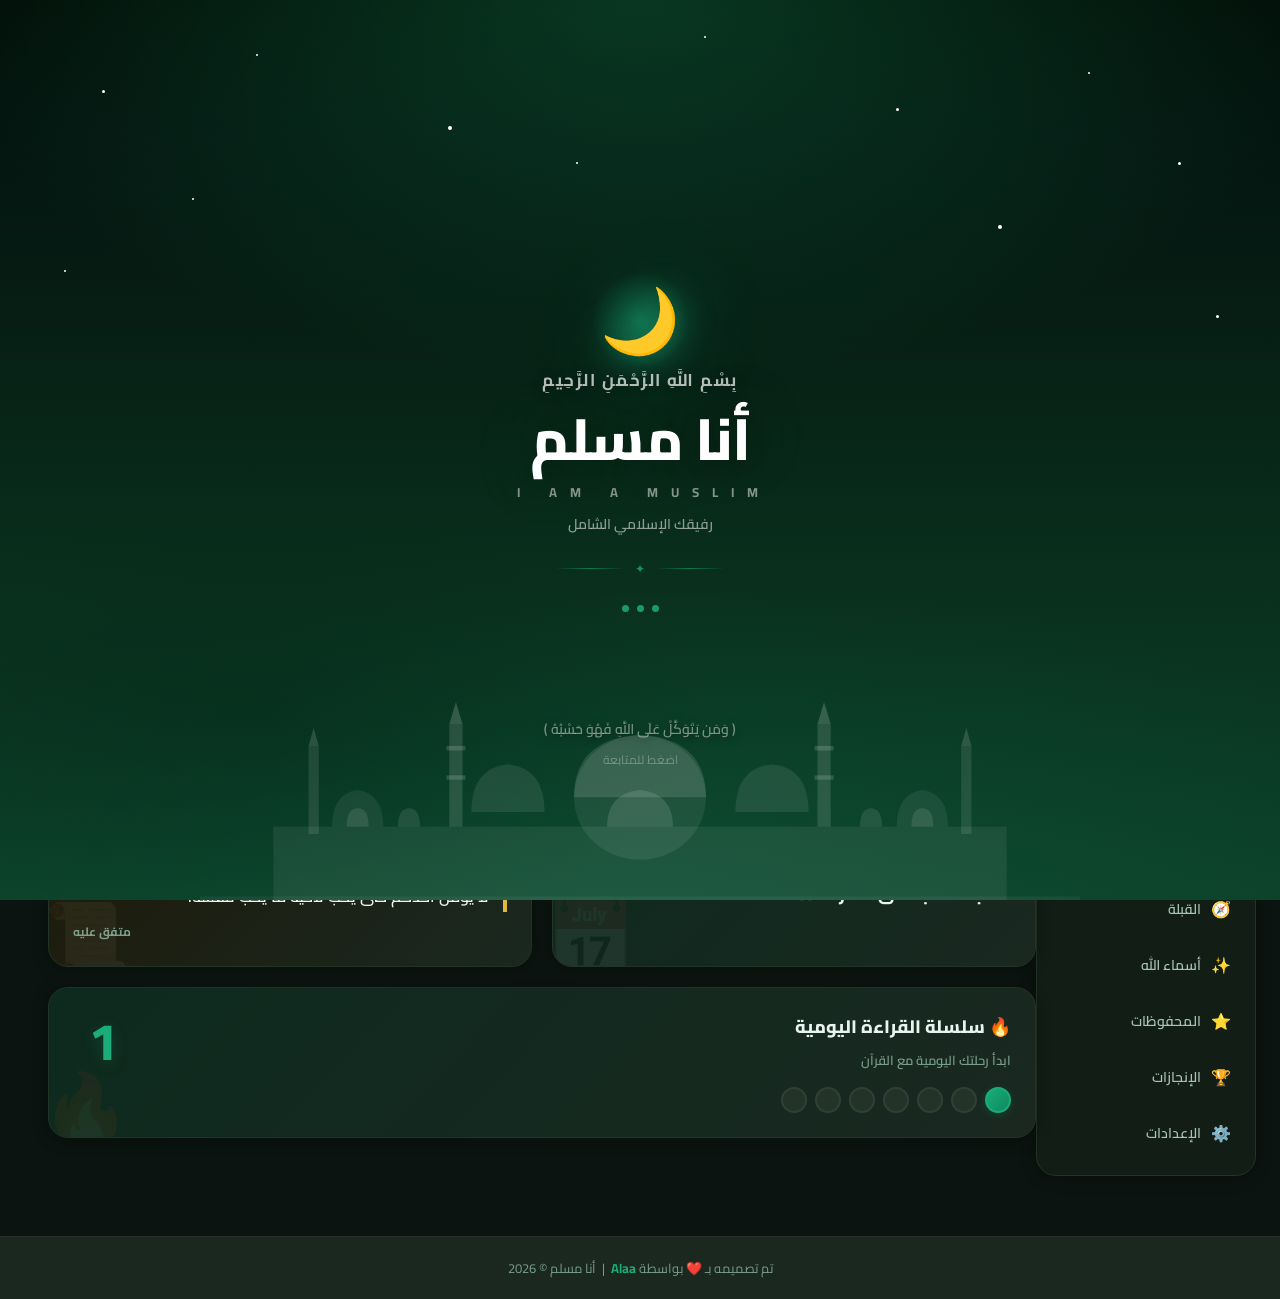
==== commit d4a8a0e9: "feat: bookmark-first navigation - popup shows both options (bookmark + lastRead), button goes to boo" ====
--- a/index.html
+++ b/index.html
@@ -151,7 +151,9 @@
       <button class="nav-btn" data-tab="prayers"><span class="nav-icon">🕌</span> مواقيت الصلاة</button>
       <button class="nav-btn" data-tab="tasbeeh"><span class="nav-icon">📿</span> المسبحة</button>
       <button class="nav-btn" data-tab="qibla"><span class="nav-icon">🧭</span> القبلة</button>
+      <button class="nav-btn" data-tab="asmaullah"><span class="nav-icon">✨</span> أسماء الله</button>
       <button class="nav-btn" data-tab="favorites"><span class="nav-icon">⭐</span> المحفوظات</button>
+      <button class="nav-btn" data-tab="achievements"><span class="nav-icon">🏆</span> الإنجازات</button>
       <button class="nav-btn" data-tab="settings"><span class="nav-icon">⚙️</span> الإعدادات</button>
     </aside>
 
@@ -164,8 +166,9 @@
             <h3>ملخص سريع</h3>
             <div class="stats">
               <div class="stat-box"><span id="statSurahs">114</span><small>سورة</small></div>
-              <div class="stat-box"><span id="statAdhkar">0</span><small>ذكر اليوم</small></div>
+              <div class="stat-box"><span id="statAdhkar">0</span><small>تسبيحة</small></div>
               <div class="stat-box"><span id="statFav">0</span><small>المحفوظات</small></div>
+              <div class="stat-box"><span id="statStreak">0</span><small>🔥 يوم</small></div>
             </div>
             <p class="muted" style="margin-top:12px">آخر قراءة: <strong id="lastRead">—</strong></p>
           </article>
@@ -179,6 +182,38 @@
           </article>
         </div>
 
+        <!-- Hijri Date + Hadith -->
+        <div class="grid two" style="margin-top:0">
+          <article class="card hijri-card">
+            <div class="hijri-card-header">
+              <span class="hijri-icon">📅</span>
+              <h3>التاريخ الهجري</h3>
+            </div>
+            <div id="hijriDateDisplay" class="hijri-date-display">—</div>
+            <div id="hijriOccasion" class="hijri-occasion"></div>
+          </article>
+          <article class="card hadith-card">
+            <div class="hadith-card-header">
+              <span class="hadith-icon">📜</span>
+              <h3>حديث اليوم</h3>
+            </div>
+            <div id="hadithText" class="hadith-text">جاري التحميل...</div>
+            <div id="hadithNarrator" class="hadith-narrator"></div>
+          </article>
+        </div>
+
+        <!-- Reading Streak -->
+        <article class="card streak-card">
+          <div class="streak-header">
+            <div>
+              <h3>🔥 سلسلة القراءة اليومية</h3>
+              <div id="streakMsg" class="streak-msg">ابدأ قراءتك اليوم!</div>
+            </div>
+            <div id="streakCount" class="streak-count">0</div>
+          </div>
+          <div id="streakDots" class="streak-dots"></div>
+        </article>
+
       </section>
 
       <section id="quran" class="tab">
@@ -238,6 +273,19 @@
           <p id="prayerDate" class="muted" style="margin-top:10px"></p>
           <div id="prayerList" class="list" style="margin-top:14px"></div>
           <div id="prayerLoading" class="muted" style="margin-top:8px;text-align:center"></div>
+
+          <!-- Prayer Log -->
+          <div id="prayerLogCard" class="prayer-log-card" style="display:none">
+            <div class="prayer-log-header">
+              <h3>✅ سجل صلواتي اليوم</h3>
+              <div id="prayerLogDate" class="prayer-log-date"></div>
+            </div>
+            <div id="prayerLogList" class="prayer-log-list"></div>
+            <div id="prayerLogProgress" class="prayer-log-progress-wrap">
+              <div id="prayerLogFill" class="prayer-log-progress-fill"></div>
+            </div>
+            <div id="prayerLogMsg" class="prayer-log-msg"></div>
+          </div>
 
           <!-- Notification Tip -->
           <div id="notificationTip" class="notification-tip" style="display:none">
@@ -278,6 +326,18 @@
         </div>
       </section>
 
+      <!-- أسماء الله الحسنى -->
+      <section id="asmaullah" class="tab">
+        <div class="card">
+          <div class="row between" style="margin-bottom:8px">
+            <h2>✨ أسماء الله الحسنى</h2>
+            <input id="asmaSearch" type="text" placeholder="ابحث عن اسم..." style="max-width:200px" />
+          </div>
+          <p class="muted" style="margin-bottom:18px;text-align:center;font-size:16px;font-weight:600">﴿ وَلِلَّهِ الْأَسْمَاءُ الْحُسْنَىٰ فَادْعُوهُ بِهَا ﴾</p>
+          <div id="asmaGrid" class="asma-grid"></div>
+        </div>
+      </section>
+
       <section id="favorites" class="tab">
         <div class="card">
           <div class="row between" style="margin-bottom:16px">
@@ -289,6 +349,17 @@
             </div>
           </div>
           <div id="favoritesList"></div>
+        </div>
+      </section>
+
+      <!-- الإنجازات -->
+      <section id="achievements" class="tab">
+        <div class="card">
+          <div class="row between" style="margin-bottom:16px">
+            <h2>🏆 الإنجازات والشارات</h2>
+            <div id="achievementsTotal" class="achievements-total"></div>
+          </div>
+          <div id="achievementsGrid" class="achievements-grid"></div>
         </div>
       </section>
 
@@ -363,12 +434,13 @@
   <div id="continueReadingPopup" class="continue-popup" style="display:none">
     <div class="continue-popup-overlay"></div>
     <div class="continue-popup-card">
-      <div class="continue-popup-icon">📖</div>
-      <h3>متابعة القراءة</h3>
+      <div class="continue-popup-icon" id="continuePopupIcon">📖</div>
+      <h3 id="continuePopupTitle">متابعة القراءة</h3>
       <div class="continue-popup-surah" id="continuePopupSurah">—</div>
-      <p class="continue-popup-msg">هل تريد متابعة قراءتك من حيث توقفت؟</p>
+      <p class="continue-popup-msg" id="continuePopupMsg">هل تريد متابعة قراءتك من حيث توقفت؟</p>
       <div class="continue-popup-btns">
-        <button id="continuePopupYes" class="btn primary">📖 تابع القراءة</button>
+        <button id="continuePopupBookmark" class="btn bookmark-btn" style="display:none">📌 الذهاب للعلامة</button>
+        <button id="continuePopupYes" class="btn primary">📖 إكمال القراءة</button>
         <button id="continuePopupNo" class="btn">لاحقاً</button>
       </div>
     </div>
--- a/styles.css
+++ b/styles.css
@@ -1,4 +1,3 @@
-\n', '"رَبَّنَا آتِنَا فِي الدُّنْيَا حَسَنَةً وَفِي الآخِرَةِ حَسَنَةً وَقِنَا عَذَابَ النَّارِ". [البقرة - 201].\n', '\n', '\n', '\n', '\n', '\n', '\n', '
 /* ===== Splash Screen ===== */
 @keyframes splashFadeIn {
   from { opacity: 0; transform: translateY(24px); }
@@ -2263,6 +2262,446 @@
 .notification-tip-dismiss:hover {
   color: var(--text);
   border-color: var(--border);
+}
+
+/* ===== Asmaul Husna Grid ===== */
+.asma-grid {
+  display: grid;
+  grid-template-columns: repeat(auto-fill, minmax(155px, 1fr));
+  gap: 14px;
+  margin-top: 8px;
+}
+.asma-card {
+  background: linear-gradient(135deg, var(--primary-light), var(--card2));
+  border: 1.5px solid var(--border);
+  border-radius: var(--radius-sm);
+  padding: 18px 14px;
+  text-align: center;
+  transition: all var(--transition);
+  position: relative;
+  overflow: hidden;
+  cursor: default;
+}
+.asma-card::before {
+  content: "";
+  position: absolute;
+  inset: 0;
+  background: linear-gradient(135deg, var(--primary-glow), transparent);
+  opacity: 0;
+  transition: opacity var(--transition);
+}
+.asma-card:hover {
+  border-color: var(--primary);
+  transform: translateY(-3px);
+  box-shadow: var(--shadow-md);
+}
+.asma-card:hover::before { opacity: 1; }
+.asma-num {
+  font-size: 11px;
+  font-weight: 800;
+  color: var(--muted);
+  background: var(--card);
+  border: 1px solid var(--border);
+  border-radius: 99px;
+  padding: 2px 8px;
+  display: inline-block;
+  margin-bottom: 10px;
+  position: relative;
+  z-index: 1;
+}
+.asma-name {
+  font-size: 24px;
+  font-weight: 800;
+  color: var(--primary);
+  line-height: 1.4;
+  margin-bottom: 8px;
+  position: relative;
+  z-index: 1;
+  text-shadow: 0 2px 8px var(--primary-glow);
+}
+.asma-meaning {
+  font-size: 12px;
+  color: var(--text2);
+  line-height: 1.7;
+  position: relative;
+  z-index: 1;
+}
+
+/* ===== Hijri Date Card ===== */
+.hijri-card {
+  background: linear-gradient(135deg, var(--primary-light), var(--card2));
+  border: 1.5px solid var(--border);
+  position: relative;
+  overflow: hidden;
+}
+.hijri-card::after {
+  content: "📅";
+  position: absolute;
+  left: -8px;
+  bottom: -8px;
+  font-size: 72px;
+  opacity: 0.06;
+  pointer-events: none;
+  line-height: 1;
+}
+.hijri-card-header {
+  display: flex;
+  align-items: center;
+  gap: 10px;
+  margin-bottom: 14px;
+}
+.hijri-icon { font-size: 22px; }
+.hijri-date-display {
+  font-size: 17px;
+  font-weight: 800;
+  color: var(--text);
+  line-height: 1.7;
+  direction: rtl;
+}
+.hijri-occasion {
+  margin-top: 10px;
+  font-size: 13px;
+  font-weight: 700;
+  color: var(--primary);
+  background: var(--primary-light);
+  border-radius: var(--radius-xs);
+  padding: 6px 12px;
+  border-right: 3px solid var(--primary);
+}
+
+/* ===== Hadith Card ===== */
+.hadith-card {
+  background: linear-gradient(135deg, var(--gold-light), var(--card2));
+  border: 1.5px solid var(--border);
+  position: relative;
+  overflow: hidden;
+}
+.hadith-card::after {
+  content: "📜";
+  position: absolute;
+  left: -8px;
+  bottom: -8px;
+  font-size: 72px;
+  opacity: 0.06;
+  pointer-events: none;
+  line-height: 1;
+}
+.hadith-card-header {
+  display: flex;
+  align-items: center;
+  gap: 10px;
+  margin-bottom: 14px;
+}
+.hadith-icon { font-size: 22px; }
+.hadith-text {
+  font-size: 16px;
+  font-weight: 600;
+  color: var(--text);
+  line-height: 2;
+  border-right: 4px solid var(--gold);
+  padding-right: 14px;
+  margin-bottom: 10px;
+}
+.hadith-narrator {
+  font-size: 12px;
+  color: var(--muted);
+  font-weight: 700;
+  text-align: left;
+  direction: ltr;
+}
+
+/* ===== Reading Streak Card ===== */
+.streak-card {
+  background: linear-gradient(135deg, var(--primary-light), var(--card2));
+  border: 1.5px solid var(--border);
+  position: relative;
+  overflow: hidden;
+}
+.streak-card::after {
+  content: "🔥";
+  position: absolute;
+  left: -8px;
+  bottom: -8px;
+  font-size: 72px;
+  opacity: 0.06;
+  pointer-events: none;
+  line-height: 1;
+}
+.streak-header {
+  display: flex;
+  align-items: center;
+  justify-content: space-between;
+  margin-bottom: 16px;
+}
+.streak-count {
+  font-size: 52px;
+  font-weight: 800;
+  color: var(--primary);
+  line-height: 1;
+  text-shadow: 0 4px 16px var(--primary-glow);
+  min-width: 60px;
+  text-align: center;
+}
+.streak-msg {
+  font-size: 13px;
+  color: var(--muted);
+  margin-top: 6px;
+  font-weight: 600;
+}
+.streak-dots {
+  display: flex;
+  gap: 8px;
+  flex-wrap: wrap;
+  margin-top: 4px;
+  align-items: center;
+}
+.streak-dot {
+  width: 26px;
+  height: 26px;
+  border-radius: 50%;
+  background: var(--border);
+  border: 2px solid var(--border2);
+  transition: all var(--transition);
+  flex-shrink: 0;
+}
+.streak-dot.on {
+  background: linear-gradient(135deg, var(--primary), var(--primary-dark));
+  border-color: var(--primary);
+  box-shadow: 0 2px 8px var(--primary-glow);
+}
+
+/* ===== Prayer Log Card ===== */
+.prayer-log-card {
+  background: var(--card2);
+  border: 1.5px solid var(--border);
+  border-radius: var(--radius);
+  padding: 20px;
+  margin-top: 20px;
+  box-shadow: var(--shadow);
+}
+.prayer-log-header {
+  display: flex;
+  align-items: center;
+  justify-content: space-between;
+  margin-bottom: 16px;
+  flex-wrap: wrap;
+  gap: 8px;
+}
+.prayer-log-header h3 {
+  font-size: 16px;
+  font-weight: 800;
+  color: var(--text);
+}
+.prayer-log-date {
+  font-size: 12px;
+  color: var(--muted);
+  font-weight: 600;
+}
+.prayer-log-list {
+  display: flex;
+  flex-direction: column;
+  gap: 8px;
+  margin-bottom: 14px;
+}
+.prayer-log-item {
+  display: flex;
+  align-items: center;
+  gap: 12px;
+  padding: 10px 14px;
+  border: 1.5px solid var(--border);
+  border-radius: var(--radius-sm);
+  background: var(--card);
+  cursor: pointer;
+  transition: all var(--transition);
+  font-size: 15px;
+  font-weight: 600;
+  color: var(--text);
+}
+.prayer-log-item:hover { border-color: var(--primary); background: var(--primary-light); }
+.prayer-log-item input[type="checkbox"] {
+  width: 18px;
+  height: 18px;
+  accent-color: var(--primary);
+  cursor: pointer;
+  flex-shrink: 0;
+}
+.prayer-log-item:has(input:checked) {
+  border-color: var(--primary);
+  background: var(--primary-light);
+  color: var(--primary);
+}
+.prayer-log-progress-wrap {
+  height: 8px;
+  background: var(--border);
+  border-radius: 99px;
+  overflow: hidden;
+  margin-bottom: 8px;
+}
+.prayer-log-progress-fill {
+  height: 100%;
+  width: 0%;
+  background: linear-gradient(90deg, var(--primary), var(--primary-dark));
+  border-radius: 99px;
+  transition: width .4s ease;
+}
+.prayer-log-msg {
+  font-size: 13px;
+  color: var(--muted);
+  font-weight: 700;
+  text-align: center;
+}
+
+/* ===== Achievements Grid ===== */
+.achievements-grid {
+  display: grid;
+  grid-template-columns: repeat(auto-fill, minmax(175px, 1fr));
+  gap: 14px;
+  margin-top: 8px;
+}
+.ach-card {
+  background: var(--card2);
+  border: 1.5px solid var(--border);
+  border-radius: var(--radius-sm);
+  padding: 20px 16px;
+  text-align: center;
+  transition: all var(--transition);
+  position: relative;
+  overflow: hidden;
+}
+.ach-card.ok {
+  background: linear-gradient(135deg, var(--primary-light), var(--card2));
+  border-color: var(--primary);
+  box-shadow: 0 4px 16px var(--primary-glow);
+}
+.ach-card:hover { transform: translateY(-2px); box-shadow: var(--shadow-md); }
+.ach-icon { font-size: 36px; margin-bottom: 10px; display: block; }
+.ach-title {
+  font-size: 15px;
+  font-weight: 800;
+  color: var(--text);
+  margin-bottom: 6px;
+}
+.ach-desc {
+  font-size: 12px;
+  color: var(--muted);
+  line-height: 1.6;
+  margin-bottom: 10px;
+}
+.ach-state {
+  font-size: 12px;
+  font-weight: 700;
+  padding: 4px 10px;
+  border-radius: 99px;
+  display: inline-block;
+}
+.ach-card.ok .ach-state {
+  background: var(--primary);
+  color: #fff;
+}
+.ach-card:not(.ok) .ach-state {
+  background: var(--border);
+  color: var(--muted);
+}
+.achievements-total {
+  font-size: 14px;
+  font-weight: 700;
+  color: var(--primary);
+  background: var(--primary-light);
+  border: 1px solid var(--border);
+  border-radius: 99px;
+  padding: 6px 16px;
+}
+
+/* ===== Bookmark Button ===== */
+.bookmark-btn {
+  background: linear-gradient(135deg, #d97706, #b45309) !important;
+  color: #fff !important;
+  border-color: transparent !important;
+  font-weight: 700;
+  box-shadow: 0 4px 14px rgba(217,119,6,.28);
+}
+.bookmark-btn:hover {
+  background: linear-gradient(135deg, #b45309, #92400e) !important;
+  color: #fff !important;
+  box-shadow: 0 6px 20px rgba(217,119,6,.4) !important;
+  transform: translateY(-1px) !important;
+}
+.bookmark-btn.bookmarked {
+  background: linear-gradient(135deg, #059669, #047857) !important;
+  box-shadow: 0 4px 14px rgba(5,150,105,.28) !important;
+}
+
+/* ===== Bookmark Indicator ===== */
+.bookmark-indicator {
+  display: flex;
+  align-items: center;
+  gap: 10px;
+  background: linear-gradient(135deg, #fef3c7, #fde68a);
+  border: 1.5px solid #f59e0b;
+  border-radius: var(--radius-sm);
+  padding: 10px 16px;
+  font-size: 14px;
+  font-weight: 700;
+  color: #92400e;
+  margin-bottom: 14px;
+  animation: splashFadeIn .3s ease;
+}
+body.dark .bookmark-indicator {
+  background: linear-gradient(135deg, #1c1400, #2a1e00);
+  border-color: #d97706;
+  color: #fbbf24;
+}
+.bookmark-indicator-icon { font-size: 20px; flex-shrink: 0; }
+.bookmark-indicator-text { flex: 1; }
+.bookmark-indicator-go {
+  font-size: 12px;
+  padding: 5px 12px;
+  border-radius: 8px;
+  border: 1.5px solid #d97706;
+  background: rgba(217,119,6,.12);
+  color: #92400e;
+  cursor: pointer;
+  font-family: "Cairo", sans-serif;
+  font-weight: 700;
+  transition: all var(--transition);
+  white-space: nowrap;
+}
+body.dark .bookmark-indicator-go {
+  border-color: #d97706;
+  background: rgba(217,119,6,.2);
+  color: #fbbf24;
+}
+.bookmark-indicator-go:hover {
+  background: #d97706;
+  color: #fff;
+}
+
+/* ===== Ayah Bookmark Highlight ===== */
+.ayah-span.bookmarked-span {
+  background: linear-gradient(135deg, #fef3c7, #fde68a) !important;
+  color: #92400e !important;
+  border-radius: 8px;
+  padding: 2px 8px;
+}
+body.dark .ayah-span.bookmarked-span {
+  background: linear-gradient(135deg, #2a1e00, #1c1400) !important;
+  color: #fbbf24 !important;
+}
+
+/* ===== Daily Card ===== */
+.daily-card {
+  position: relative;
+  overflow: hidden;
+}
+.daily-card::before {
+  content: "☪";
+  position: absolute;
+  left: -10px;
+  bottom: -10px;
+  font-size: 80px;
+  opacity: 0.04;
+  pointer-events: none;
+  color: var(--primary);
 }
 
 /* ===== Responsive ===== */
